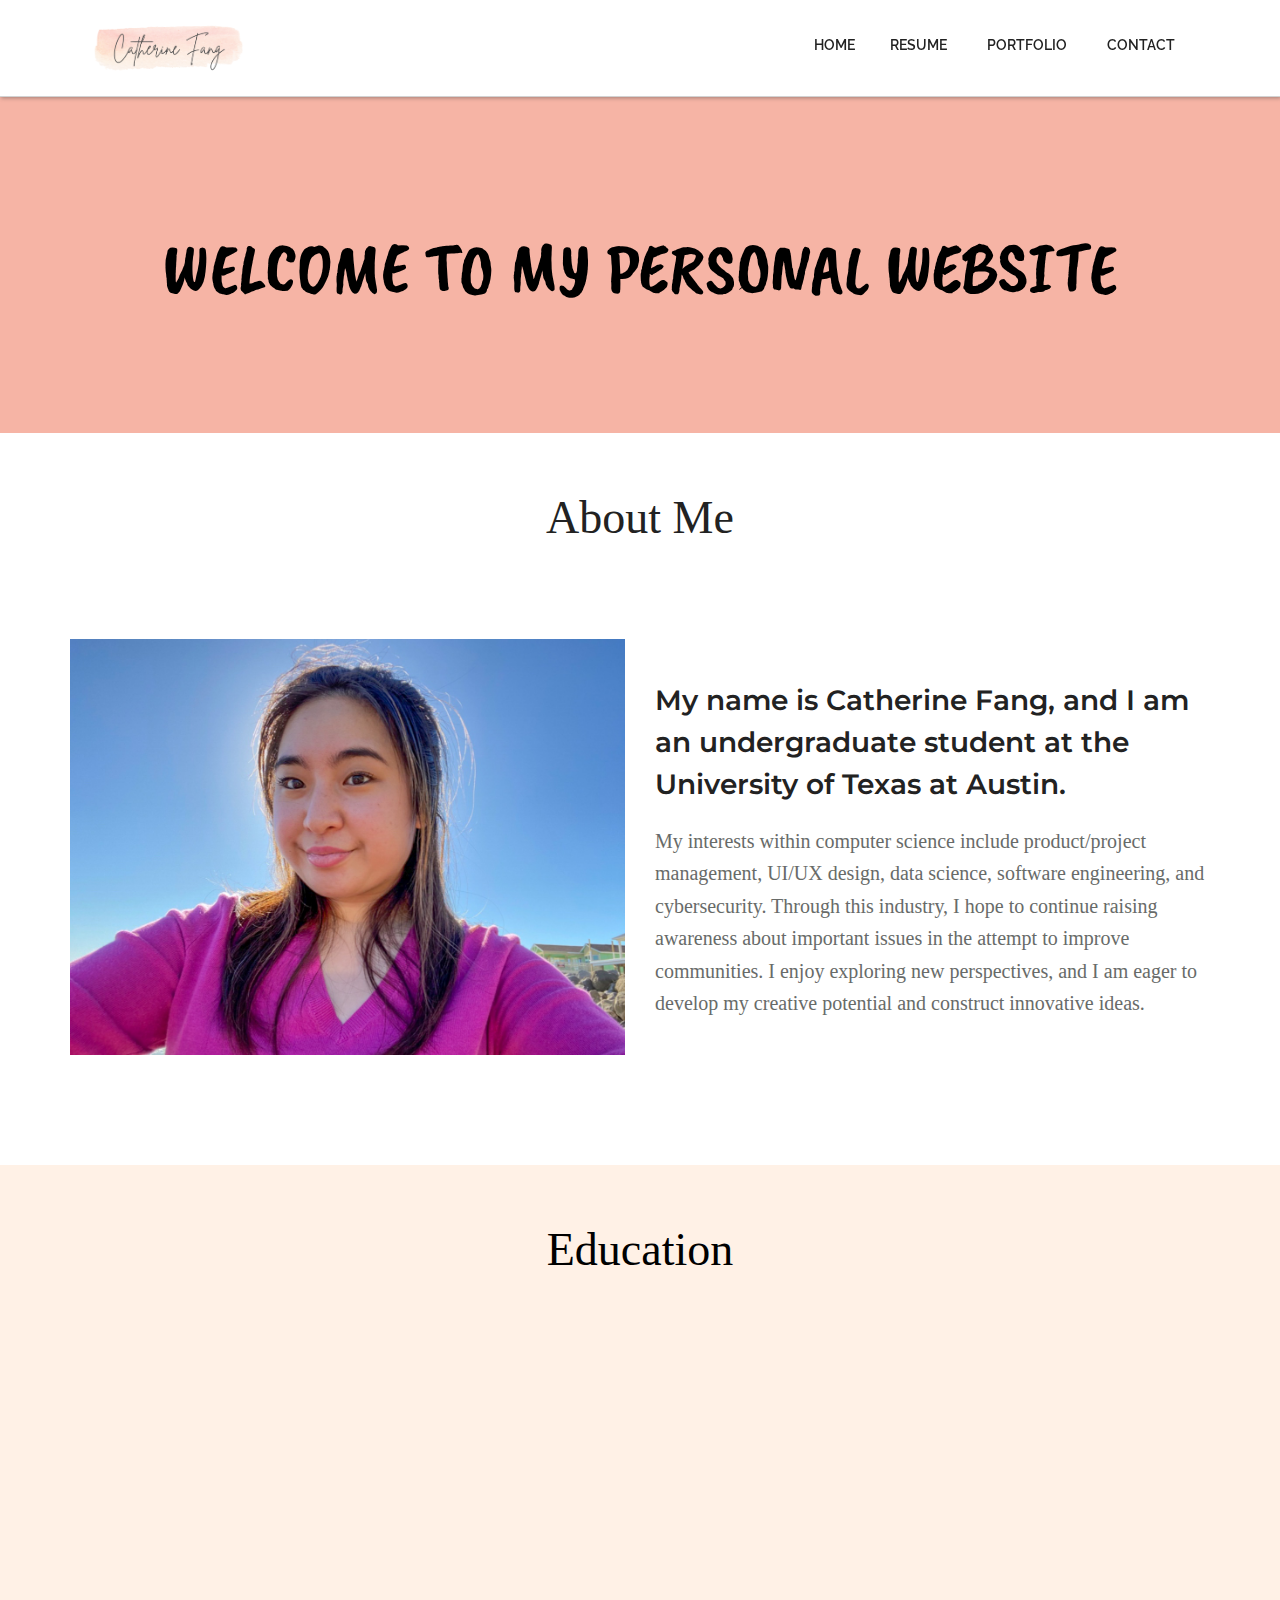
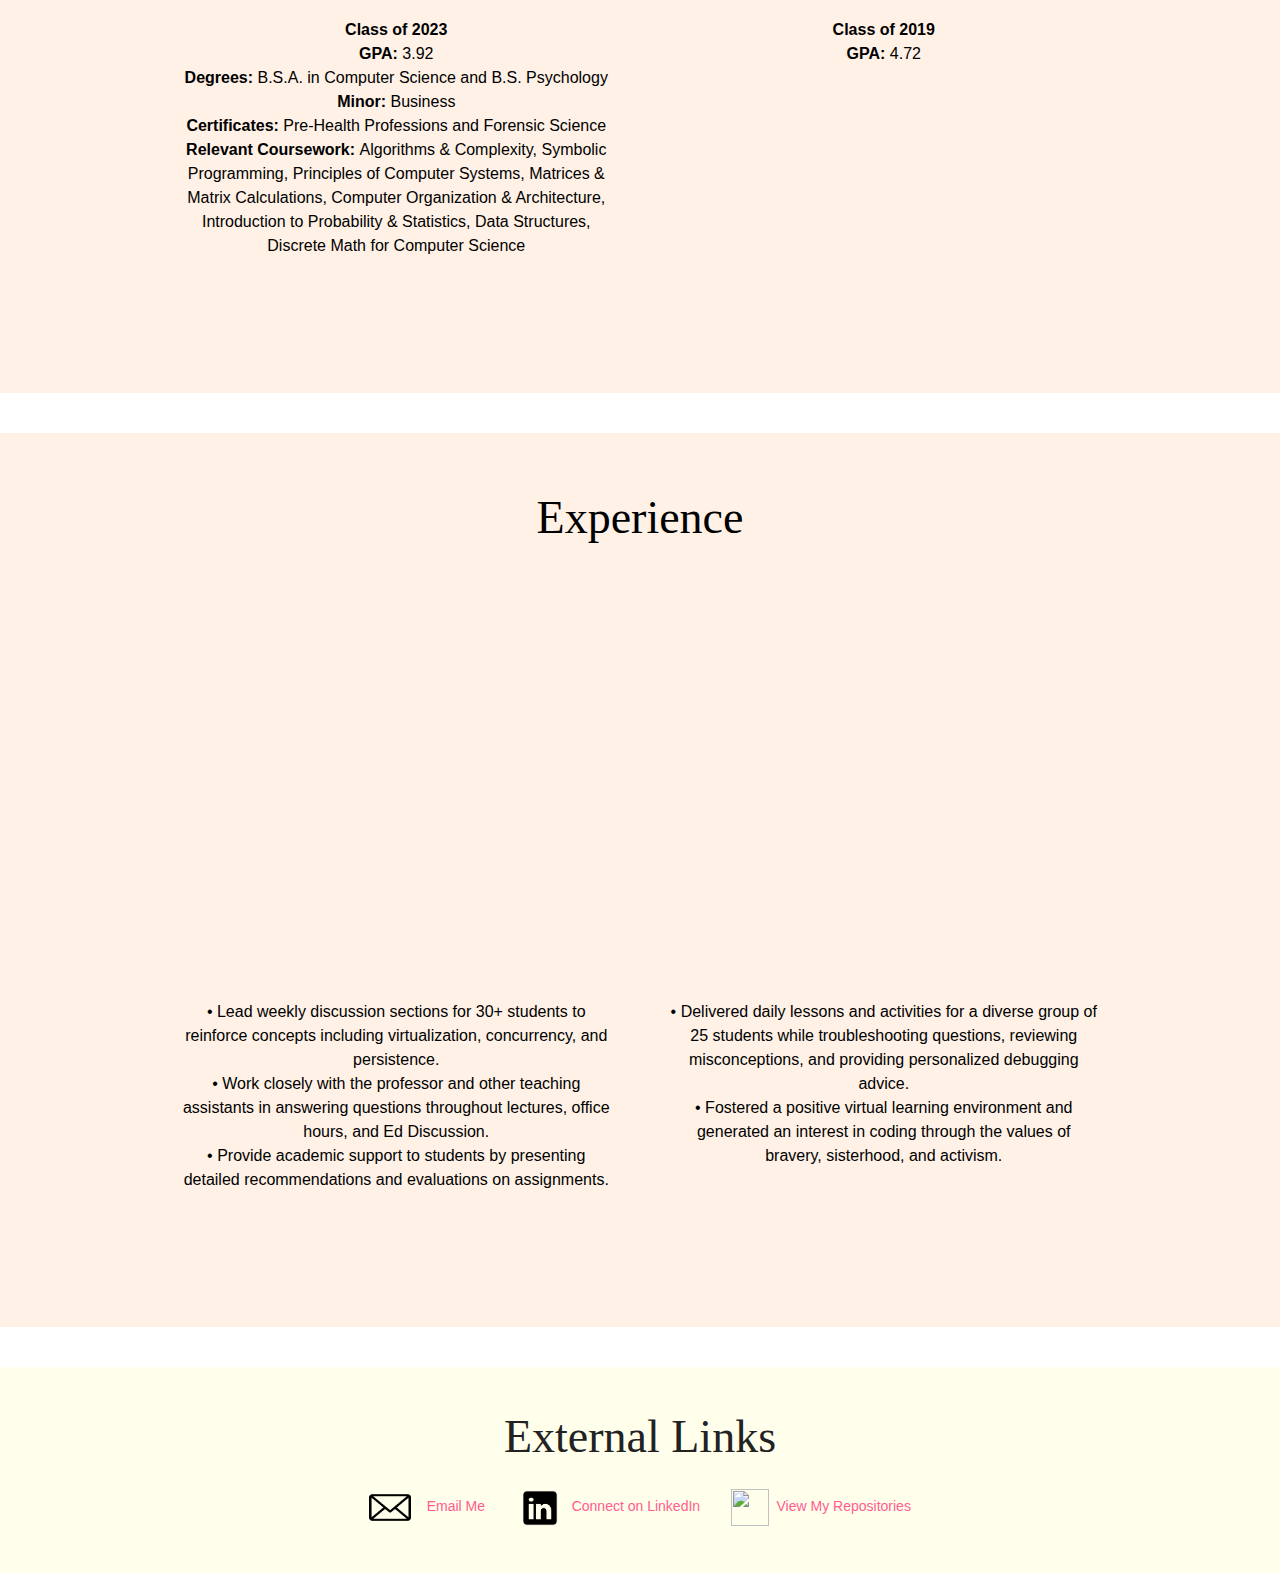
==== index.html @ 3d5314f4 "upload original version" ====
<!--
Author: http://webthemez.com
Note: Donate to remove backlink/credits in the footer(webthemez.com)--
Any help: webthemez@gmail.com
Licence: Creative Commons Attribution 3.0** - http://creativecommons.org/licenses/by/3.0/
-->
<!doctype html>
<html>
<head>
<meta charset="utf-8">
<meta name="viewport" content="width=device-width, maximum-scale=1">
<title>Catherine Fang</title>
<link rel="icon" href="favicon.png" type="image/png">
<link href="css/bootstrap.min.css" rel="stylesheet" type="text/css">
<link rel="stylesheet" href="js/fancybox/jquery.fancybox.css" type="text/css" media="screen" />
<link href="css/style.css" rel="stylesheet" type="text/css"> 
<link href="css/font-awesome.css" rel="stylesheet" type="text/css"> 
<link href="css/animate.css" rel="stylesheet" type="text/css">
<link rel="preconnect" href="https://fonts.googleapis.com">
<link rel="preconnect" href="https://fonts.gstatic.com" crossorigin>
<!-- <link href="https://fonts.googleapis.com/css2?family=Montserrat:wght@500&family=Delius+Unicase&family=Kaushan+Script&display=swap" rel="stylesheet"> -->
<link href="https://fonts.googleapis.com/css2?family=Montserrat:wght@500&family=Delius+Unicase&family=Caveat+Brush&display=swap" rel="stylesheet">
  
<!--[if lt IE 9]>
    <script src="js/respond-1.1.0.min.js"></script>
    <script src="js/html5shiv.js"></script>
    <script src="js/html5element.js"></script>
<![endif]-->
 
</head>
<body>

<!--Header_section-->
<header id="header_wrapper">
  <div class="container">
    <div class="header_box">
<!--       <div class="logo"><a href="#"><img src="img/name-icon.png" alt="logo" height="15%" width="15%"></a></div>
	  <nav class="navbar navbar-inverse" role="navigation">
      <div class="navbar-header">
        <button type="button" id="nav-toggle" class="navbar-toggle" data-toggle="collapse" data-target="#main-nav"> <span class="sr-only">Toggle navigation</span> <span class="icon-bar"></span> <span class="icon-bar"></span> <span class="icon-bar"></span> </button>
        </div> -->
	    <div id="main-nav" class="collapse navbar-collapse navStyle">
			<ul class="nav navbar-nav" id="mainNav">
<!-- 			  <li class="active"><a href="#hero_section" class="scroll-link">Home</a></li> -->
<!--         <div class="logo"> -->
        <a href="index.html"><img src="img/name-icon.png" alt="logo" style="float:left" height="15%" width="15%"></a>
<!--         </div> -->
			  <li style="float:right"><a href="contact.html">Contact</a></li>
        <li style="float:right"><a href="portfolio.html">Portfolio</a></li>
			  <li style="float:right"><a href="resume.pdf">Resume</a></li>
        <li style="float:right"><a href="index.html">Home</a></li>
			  <!-- <li><a href="#aboutUs" class="scroll-link">About Me</a></li> -->
			  <!-- <li><a href="#service" class="scroll-link">Skills</a></li> -->
			  <!-- <li><a href="#clients" class="scroll-link">Experience</a></li> -->
			  <!-- <li><a href="#team" class="scroll-link">Testimonial</a></li> -->
			</ul>
      </div>
	 </nav>
    </div>
  </div>
</header>
<!--Header_section--> 

<!--Hero_Section-->
<!-- <section id="hero_section" class="top_cont_outer"> -->
<section id="service">
  <div class="hero_wrapper">
    <div class="container">
      <div class="hero_section">
<!--         <div class="row">
          <div class="col-md-12">
            <div class="top_left_cont zoomIn wow animated">  -->
              <h2> Welcome to my Personal Website 
                <br/>
              </h2>
      </br></br>
              <!-- <div class="underline"></div>
              <a href="#aboutUs" class="read_more2">About Me</a> </div> -->
<!--           </div> 
        </div>
      </div> -->
    </div>
  </div>
</section>
<!--Hero_Section--> 

<!-- TOO: REMOVE ALL FADE IN STUFF -->
<section id="aboutUs"><!--Aboutus-->
<!-- <div class="inner_wrapper aboutUs-container fadeInLeft animated wow"> -->
<div class="inner_wrapper aboutUs-container animated wow">
  <div class="container">
    <h2>About Me</h2>
	<!-- <h6> My name is Catherine Fang, and I am an undergraduate student at the University of Texas at Austin. </h6> -->
    <div class="inner_section"> 
	  <div class="row">
        <div class="col-lg-12 about-us">
          <div class="row">
          <!-- <div class="col-md-6"> <img class="img-responsive" src="img/profile-pic.png" align="" width="150%" height="150%"> </div> -->
          <div class="col-md-6"> <img class="img-responsive" src="img/IMG_4301.JPG" align="" width="150%" height="150%"> </div>
          <!-- /.col-md-6 -->
            <div class="col-md-6">
              <br>
              <br>
              <h3>My name is Catherine Fang, and I am an undergraduate student at the University of Texas at Austin.</h3>
              <p>
                My interests within computer science include product/project management, UI/UX design, data science, software engineering, and cybersecurity. Through this industry, I hope to continue raising awareness about important issues in the attempt to improve communities. I enjoy exploring new perspectives, and I am eager to develop my creative potential and construct innovative ideas.
              </p>

              <!-- <ul class="about-us-list">
                <li class="points">Consectetur Morbi sagittis, sem quisci ipsum gravida tortor</li>
                <li class="points">Morbi sagittis, sem quis lacinia faucibus, orci ipsum gravida </li>
                <li class="points">Lorem ipsum dolor sit amet, consectetur Morbi sagittis, sem quisci gravida </li>
                  <li class="points">Sagittis, sem quis lacinia faucibus, orci ipsum gravida </li>
                <li class="points">Ipsum dolor sit amet, consectetur Morbi sagittis, sem quisci</li>
              </ul> -->
              <!-- /.about-us-list -->
              
            </div><!-- /.col-md-6 -->
            
          </div><!-- /.row -->	
        </div><!-- /.col-lg-12 -->
      </div>
      
    </div>
  </div> 
  </div>
</section>
<!--Aboutus--> 

<!--Education-->
<section id="education">
  <div class="container">
    <h2>Education</h2>
    <div class="education_wrapper">
      <div class="row">
        <!-- <div class="col-md-3"> -->
        <div class="col-md-3 col-md-offset-2">
		      <!-- <div class="education_icon delay-03s animated wow  zoomIn"> <span><i class="fa fa-android"></i></span> </div> -->
<!--           <div class="education_icon delay-03s animated wow  zoomIn"> <span><img src="img/UT_Logo.png" width="100%" height="100%"></i></span> </div> -->
          <div class="education_icon animated wow"> <span><img src="img/UT_Logo.png" width="100%" height="100%"></i></span> </div>
          <div class="education_block">
<!--             <h3 class="animated fadeInUp wow">The University of Texas at Austin</h3> -->
            <h3 class="animated wow">The University of Texas at Austin</h3>
            <!-- <p class="animated fadeInDown wow">Lorem Ipsum is simply dummy text of the printing and typesetting industry. </p> -->
            <!-- <p class="animated fadeInDown wow"> -->
            <p>
              <b>Class of 2023</b>
              <br>
              <b>GPA: </b>3.92
              <br>
              <b>Degrees: </b>B.S.A. in Computer Science and B.S. Psychology
              <br>
              <b>Minor: </b>Business
              <br>
              <b>Certificates: </b>Pre-Health Professions and Forensic Science
              <br>
              <b>Relevant Coursework: </b>Algorithms & Complexity, Symbolic Programming, Principles of Computer Systems, Matrices & Matrix Calculations, Computer Organization & Architecture, Introduction to Probability & Statistics, Data Structures, Discrete Math for Computer Science
            </p>
          </div>
        </div>
        <!-- <div class="col-md-3">  -->
        <div class="col-md-3 col-md-offset-2">
		      <!-- <div class="education_icon icon2  delay-03s animated wow zoomIn"> <span><i class="fa fa-apple"></i></span> </div>  -->
<!--           <div class="education_icon delay-03s animated wow  zoomIn"> <span><img src="img/CVHS_Logo.png" width="100%" height="100%"></i></span> </div> -->
          <div class="education_icon animated wow"> <span><img src="img/CVHS_Logo.png" width="100%" height="100%"></i></span> </div>
		      <div class="education_block">
<!--             <h3 class="animated fadeInUp wow">Carnegie Vanguard High School</h3> -->
            <h3 class="animated wow">Carnegie Vanguard High School</h3>
            <!-- <p class="animated fadeInDown wow">Lorem Ipsum is simply dummy text of the printing and typesetting industry. </p> -->
            <p>
              <b>Class of 2019</b>
              <br>
              <b>GPA:</b> 4.72
              <br>
<!--               <b>Activities and societies: </b>Founder/President of Girls Who Code Club (2018-2019), Vice President of Women in Science and Engineering Club (2017-2018), Manager of Fight Hunger Club (2017-2019), Member of Mu Alpha Theta Math Honors Society (2017-2019), Member of National Honors Society (2017-2019)</b> -->
            </p>
          </div>
        </div>
      </div> 
    </div>
  </div>
</section>
<!--Education-->

<!--Service-->
<!-- <section  id="service">
  <div class="container">
    <h2>Skills</h2>
	<h6>Lorem ipsum dolor sit amet, consectetur Morbi sagittis, sem quisci ipsum</h6>
    <div class="service_wrapper">
      <div class="row">
        <div class="col-md-3">
		<div class="service_icon delay-03s animated wow  zoomIn"> <span><i class="fa fa-android"></i></span> </div>
          <div class="service_block">
            
            <h3 class="animated fadeInUp wow">Android</h3>
            <p class="animated fadeInDown wow">Lorem Ipsum is simply dummy text of the printing and typesetting industry. </p>
          </div>
        </div>
        <div class="col-md-3"> 
		<div class="service_icon icon2  delay-03s animated wow zoomIn"> <span><i class="fa fa-apple"></i></span> </div> 
		<div class="service_block">
            <h3 class="animated fadeInUp wow">Apple IOS</h3>
            <p class="animated fadeInDown wow">Lorem Ipsum is simply dummy text of the printing and typesetting industry.  </p>
          </div>
        </div>
        <div class="col-md-3">
		<div class="service_icon icon3  delay-03s animated wow zoomIn"> <span><i class="fa fa-html5"></i></span> </div>
          <div class="service_block">
            
            <h3 class="animated fadeInUp wow">Design</h3>
            <p class="animated fadeInDown wow">Lorem Ipsum is simply dummy text of the printing and typesetting industry.  </p>
          </div>
        </div>
		  <div class="col-md-3">
		<div class="service_icon icon3  delay-03s animated wow zoomIn"> <span><i class="fa fa-user"></i></span> </div>
          <div class="service_block">
            
            <h3 class="animated fadeInUp wow">Development</h3>
            <p class="animated fadeInDown wow">Lorem Ipsum is simply dummy text of the printing and typesetting industry.  </p>
          </div>
        </div>
      </div> 
    </div>
  </div>
</section> -->
<!--Service-->

                <br>
                <br>

<!--Experience-->
<section id="experience">
  <div class="container">
    <h2>Experience</h2>
    <div class="experience_wrapper">
      <div class="row">
        <!-- <div class="col-md-3"> -->
        <div class="col-md-3 col-md-offset-2">
		      <!-- <div class="education_icon delay-03s animated wow  zoomIn"> <span><i class="fa fa-android"></i></span> </div> -->
<!--           <div class="experience_icon delay-03s animated wow  zoomIn"> <span><img src="img/UT_Logo.png" width="100%" height="100%"></i></span> </div> -->
          <div class="experience_icon animated wow"> <span><img src="img/UT_Logo.png" width="100%" height="100%"></i></span> </div>
          <div class="experience_block">
<!--             <h3 class="animated fadeInUp wow">Undergradute Teaching Assistant for Principles of Computer Systems</h3>
            <h4 class="animated fadeInUp wow">UT Department of Computer Science</h4>
            <h5 class="animated fadeInUp wow">Fall 2021</h5> -->
             <h3 class="animated wow">Undergradute Teaching Assistant for Principles of Computer Systems</h3>
            <h4 class="animated wow">UT Department of Computer Science</h4>
            <h5 class="animated wow">Fall 2021</h5>
            <!-- <p class="animated fadeInDown wow">Lorem Ipsum is simply dummy text of the printing and typesetting industry. </p> -->
            <!-- <p class="animated fadeInDown wow"> -->
            <p>
              &#x2022 Lead weekly discussion sections for 30+ students to reinforce concepts including virtualization, concurrency, and persistence.
              <br>
              &#x2022 Work closely with the professor and other teaching assistants in answering questions throughout lectures, office hours, and Ed Discussion.
              <br>
              &#x2022 Provide academic support to students by presenting detailed recommendations and evaluations on assignments.
            </p>
          </div>
        </div>
        <div class="col-md-3 col-md-offset-2">
<!--           <div class="experience_icon delay-03s animated wow  zoomIn"> <span><img src="img/gwc-circle-logo.png" width="100%" height="100%"></i></span> </div> -->
          <div class="experience_icon animated wow"> <span><img src="img/gwc-circle-logo.png" width="100%" height="100%"></i></span> </div>
          <div class="experience_block">
<!--             <h3 class="animated fadeInUp wow">Summer Immersion Program Teaching Assistant</h3>
            <h4 class="animated fadeInUp wow">Girls Who Code</h4>
            <h5 class="animated fadeInUp wow">Summer 2021</h5> -->
            <h3 class="animated wow">Summer Immersion Program Teaching Assistant</h3>
            <h4 class="animated wow">Girls Who Code</h4>
            <h5 class="animated wow">Summer 2021</h5>
            <p>
              &#x2022 Delivered daily lessons and activities for a diverse group of 25 students while troubleshooting questions, reviewing misconceptions, and providing personalized debugging advice.
              <br>
              &#x2022 Fostered a positive virtual learning environment and generated an interest in coding through the values of bravery, sisterhood, and activism.
            </p>
          </div>
        </div>
      </div> 
    </div>
  </div>
</section>
<!--Experience-->

<!-- <section class="page_section" id="clients">
  <h2>Worked For</h2> -->
<!-- <div class="client_logos">
  <div class="container">
    <ul class="fadeInRight animated wow">
      <li><a href="javascript:void(0)"><img src="img/client_logo1.png" alt=""></a></li>
      <li><a href="javascript:void(0)"><img src="img/client_logo2.png" alt=""></a></li>
      <li><a href="javascript:void(0)"><img src="img/client_logo3.png" alt=""></a></li>
      <li><a href="javascript:void(0)"><img src="img/client_logo5.png" alt=""></a></li>
    </ul>
  </div>
</div>
</section> -->
<!--client_logos-->

                <br>
                <br>

<!--Footer-->
<footer class="footer_wrapper" id="contact">
  <br>
  <div class="container">
    <div class="footer_bottom">
      <!-- <span>Copyright © 2015,    Template by <a href="http://webthemez.com">WebThemez.com</a>. </span>  -->
      <center>
        <h2> External Links </h2>
      <a href = "mailto: catherine.fang@utexas.edu"><img src="img/Email-icon.png" width="42px" height="35px">&nbsp&nbsp&nbsp&nbspEmail Me</a>
      &nbsp&nbsp&nbsp&nbsp&nbsp&nbsp&nbsp
      <a href="https://www.linkedin.com/in/catherine-fang/"><img src="img/LinkedIn-icon.png" width="40px" height="40px">&nbsp&nbsp&nbspConnect on LinkedIn</a>
      &nbsp&nbsp&nbsp&nbsp&nbsp&nbsp
      <a href="https://github.com/catherine-fang"><img src="https://upload.wikimedia.org/wikipedia/commons/thumb/9/91/Octicons-mark-github.svg/2048px-Octicons-mark-github.svg.png" width="37.5px" height="37.5px">&nbsp&nbspView My Repositories</a>
    </center>
    </div>
  </div>
  <br>
</footer>

<script type="text/javascript" src="js/jquery-1.11.0.min.js"></script>
<script type="text/javascript" src="js/bootstrap.min.js"></script>
<script type="text/javascript" src="js/jquery-scrolltofixed.js"></script>
<script type="text/javascript" src="js/jquery.nav.js"></script> 
<script type="text/javascript" src="js/jquery.easing.1.3.js"></script>
<script type="text/javascript" src="js/jquery.isotope.js"></script>
<script src="js/fancybox/jquery.fancybox.pack.js" type="text/javascript"></script> 
<script type="text/javascript" src="js/wow.js"></script> 
<script type="text/javascript" src="js/custom.js"></script>

</body>
</html>
---- css/style.css ----
/*
Author: http://webthemez.com
Note: Donate to remove backlink/credits in the footer(webthemez.com)--
Any help: webthemez@gmail.com
Licence: Creative Commons Attribution 3.0** - http://creativecommons.org/licenses/by/3.0/
*/
@charset "utf-8";
@import url(http://fonts.googleapis.com/css?family=Raleway:800,700,400);
@import url(http://fonts.googleapis.com/css?family=Signika:400,600);

/* Reset
---------------------------------*/
ul {
    list-style: none;
}

.figure {
    margin: 0px;
}

img {
    max-width: 100%;
}

a, a:hover, a:active {
    outline: 0px !important;
	text-decoration:none;
}

/* unvisited link */
a:link {
/*   color: #ffb5a7; */
  color: #ff5d8f;
}

/* visited link */
a:visited {
/*   color: #f4cecd; */
  color: #f4acb7;
}

.clear {
    clear: both;
    display: block;
    overflow: hidden;
    visibility: hidden;
    width: 0;
    height: 0;
}
.clearfix:before,
.clearfix:after {
    content: '\0020';
    display: block;
    overflow: hidden;
    visibility: hidden;
    width: 0;
    height: 0;
}

.clearfix:after {
    clear: both;
}

/* Common style */
.grid figure {
	position: relative;
	float: left;
	overflow: hidden;
	margin: 10px 1%;
	min-width: 320px;
	max-width: 480px;
	max-height: 360px;
	width: 48%;
	background: #3085a3;
	text-align: center;
	cursor: pointer;
}

.grid figure img {
	position: relative;
	display: block;
	min-height: 100%;
	max-width: 100%;
	opacity: 0.8;
}

.grid figure figcaption {
	padding: 2em;
	color: #fff;
	text-transform: uppercase;
	font-size: 1.25em;
	-webkit-backface-visibility: hidden;
	backface-visibility: hidden;
}

.grid figure figcaption::before,
.grid figure figcaption::after {
	pointer-events: none;
}

.grid figure figcaption,
.grid figure figcaption > a {
	position: absolute;
	top: 0;
	left: 0;
	width: 100%;
	height: 100%;
}

/* Anchor will cover the whole item by default */
/* For some effects it will show as a button */
.grid figure figcaption > a {
	z-index: 1000;
	text-indent: 200%;
	white-space: nowrap;
	font-size: 0;
	opacity: 0;
}

.grid figure h2 {
	word-spacing: -0.15em;
	font-weight: 300;
}

.grid figure h2 span {
	font-weight: 800;
}

.grid figure h2,
.grid figure p {
	margin: 0;
}

.grid figure p {
	letter-spacing: 1px;
	font-size: 68.5%;
}

/*---------------*/
/***** Oscar *****/
/*---------------*/

figure.effect-oscar {
	background: -webkit-linear-gradient(45deg, #22682a 0%, #9b4a1b 40%, #3a342a 100%);
	background: linear-gradient(45deg, #22682a 0%,#9b4a1b 40%,#3a342a 100%);
}

figure.effect-oscar img {
	opacity: 0.9;
	-webkit-transition: opacity 0.35s;
	transition: opacity 0.35s;
}

figure.effect-oscar figcaption {
	padding: 3em;
	background-color: rgba(58,52,42,0.7);
	-webkit-transition: background-color 0.35s;
	transition: background-color 0.35s;
}

figure.effect-oscar figcaption::before {
	position: absolute;
	top: 30px;
	right: 30px;
	bottom: 30px;
	left: 30px;
	border: 1px solid #fff;
	content: '';
}

figure.effect-oscar h2 {
	margin: 20% 0 10px 0;
	-webkit-transition: -webkit-transform 0.35s;
	transition: transform 0.35s;
	-webkit-transform: translate3d(0,100%,0);
	transform: translate3d(0,100%,0);
	color:#A3A3A3;
}

figure.effect-oscar figcaption::before,
figure.effect-oscar p {
	opacity: 0;
	-webkit-transition: opacity 0.35s, -webkit-transform 0.35s;
	transition: opacity 0.35s, transform 0.35s;
	-webkit-transform: scale(0);
	transform: scale(0);
}

figure.effect-oscar:hover h2 {
	-webkit-transform: translate3d(0,0,0);
	transform: translate3d(0,0,0);
	color:#fff;
}

figure.effect-oscar:hover figcaption::before,
figure.effect-oscar:hover p {
	opacity: 1;
	-webkit-transform: scale(1);
	transform: scale(1);
	color:#fff;+++++++
}

figure.effect-oscar:hover figcaption {
	background-color: rgba(58,52,42,0);
}

figure.effect-oscar:hover img {
	opacity: 0.4;
}

/* Styles
---------------------------------*/
body {
    background: #fff;
    font-family: 'Open Sans', sans-serif;
    font-size: 14px;
    font-weight: normal;
    color: #888888;
    margin: 0;
}

h2 {
/*     font-size: 38px; */
    font-size: 46px;
    color: #222222;
/*     font-family: 'Raleway', sans-serif; */
  font-family: 'Kaushan Script', cursive;
    font-weight: normal;
    margin: 0px 0 25px 0;
    text-align: center;
/*     text-transform: uppercase; */
}

h3 {
    font-family: 'Open Sans', sans-serif;
    /* font-family: 'Montserrat', sans-serif; */
    font-weight: 600;
    color: #222222;
    font-size: 18px;
    line-height: 42px;
    margin: 0 0 5px 0;
}

h4 {
  color: #686b69;
}

h6 {
    font-size: 16px;
/*     color: #888888; */
    color: black;
    font-family: 'Open Sans', sans-serif;
    font-weight: 400;
    text-align: center;
    margin: 0 0 60px 0;
}

p {
    line-height: 24px;
    margin: 0;
    color: #686b69;
}

/* Header Styles
---------------------------------*/

#header_wrapper {
    background: #ffffff;
    padding: 20px 0px;
	
    border-top: bisque;
	box-shadow: 1px 1px 4px rgba(60, 60, 60, 0.44);
    border-bottom: 1px solid #D2D2D2;
}

.header_box {
    position: relative;
}

.logo {
    float: left;
    margin-top: 8px;
	position: relative;
	z-index: 2;
}

.res-nav_click {
    display: none;
}
	

/* Nav Styles
---------------------------------*/
.navbar-inverse {
    background-color: transparent;
    border-color: transparent;
}

.navbar {
    min-height: 40px;
    margin-bottom: 0px;
}

.navbar-inverse .navbar-nav > li > a {
    color: #222;
}

.navStyle {
    float: right;
}

.navStyle ul {
    list-style: none;
    padding: 0px;
}

.navStyle ul li {
    display: inline-block;
    margin: 0 5px;
}

.navStyle ul li:first-child {
	/*margin:0px;*/;
}

.navStyle ul li:last-child {
    margin: 0 0 0 23px;
}

.navStyle ul li a {
    display: block;
    font-size: 14px;
    color: #222222;
    font-family: 'Raleway', sans-serif;
    text-decoration: none;
    text-transform: uppercase;
    font-weight: 600;
    transition: all 0.2s ease-in-out;
    -moz-transition: all 0.2s ease-in-out;
    -webkit-transition: all 0.2s ease-in-out;
}

.navStyle ul li a:hover {
/*     color: #ED5441; */
    color: #F6B4A5;
}

.navStyle > li > a:hover, .nav > li > a:focus {
    text-decoration: none;
/*     color: #ED5441; */
    color: #F6B4A5;
    background-color: transparent;
}

.navbar-inverse .navbar-nav > li > a:hover, .navbar-inverse .navbar-nav > li > a:focus {
/*     color: #CA133A; */
    color: #F6B4A5;
/*   color: #F6B4A5; */
    background-color: transparent;
}

.navbar-inverse .navbar-nav > .active > a, .navbar-inverse .navbar-nav > .active > a:hover, .navbar-inverse .navbar-nav > .active > a:focus {
/*     color: #CB143B; */
    color: #F6B4A5;
/*   color: #F6B4A5; */
    background-color: transparent;
}

.navStyle > li.active > a,
.navStyle > li.active > a:hover {
    text-decoration: none;
/*     color: #ED5441; */
    color: #F6B4A5;
    background-color: transparent;
}

.borderLeft {
    border-left: 1px solid #DADADA;
}

.borderTop {
    margin-top: 30px;
    border-top: 1px solid #DADADA;
}

.mrgTop {
    margin-top: 30px;
}
/* Top_content
---------------------------------*/

.top_cont_outer {
    background: #ED5441;
/*   background: #F6B4A5; */
    position: relative;
	
    background: #CE1139;
/*   background: #F6B4A5; */
	height:650px;
}

.hero_section {
    position: relative;
    padding-top: 72px;
}

.white_pad {
    position: relative;
    right: 0px;
    bottom: 0px;
}

.white_pad img {
    position: absolute;
    right: 0px;
    bottom: 0px;
}

.top_left_cont {
    padding: 110px 0;
}

.top_left_cont h3 {
    font-size: 16px;
    color: #f56eab;
    margin: 0 0 20px 0;
    text-align: left;
    font-weight: 700;
}

.top_left_cont h2 {
    font-size: 40px;
/*     color: #FFF; */
  color: black;
    margin: 0 0 26px 0;
    font-family: 'Raleway', sans-serif;
    text-align: center;
    line-height: 70px;
}

.top_left_cont h2 strong {
    font-weight: 700;
	
    color: #FFE800;
}

.top_left_cont p {
font-size: 18px;
/* color: #FFFFFF; */
  color: black;
margin: 0 0 30px 0;
line-height: 33px;
text-align: center;
font-weight: normal;
font-size: 22px;
/* font-weight: 300; */
text-align: center;
letter-spacing: 1px;
}

a.read_more, a.read_more2 {
    font-family: 'Raleway', sans-serif;
    display: block;
    font-size: 16px;
    width: 178px;
    height: 46px;
    line-height: 46px;
    border-radius: 3px;
    text-align: center;
    text-transform: uppercase;
    font-weight: 600;
    transition: all 0.2s ease-in-out;
    -moz-transition: all 0.2s ease-in-out;
    -webkit-transition: all 0.2s ease-in-out;
    background: transparent;
    color: #fff;
    border: 1px solid #fff;
	margin:0 auto;
}
a.read_more{
	 color: #3C3C3C;
	 border: 1px solid #3C3C3C;
}
a.read_more2:hover, a.read_more:hover {
    background: #fff;
    color: #0593F9;
    border: 1px solid #fff;
}
a.read_more:hover {
    background: #fff;
    color: #ED5441;
    border: 1px solid #ED5441;
}


/* Education
---------------------------------*/

#education {
    padding: 60px 0px;
    background: #fff1e6;
/*   background: white; */
}
#education h2{
/*   color: #fff; */
  color: black;

}
.education_wrapper {
    padding: 40px 0 40px;
}

.education_section {
}

.education_block {
    text-align: center;
    padding-left: 15px;
    padding-right: 15px; 
	  position: relative;
}

.education_icon {  
    width: 190px;
    height: 185px;
    margin: 0px auto 25px; 
}

.education_icon span {
    background: transparent; 
    display: block;
    height: 100%;
    width: 100%;
	
    border: 1px solid #fff;
    border-radius: 50%;
}

.education_icon i {
  color: #FFFFFF;
font-size: 40px;
margin-top: 0;
position: relative;
top: 20px;
z-index: 20;
display: block;
text-align: center;
}

.education_block h3 {
    font-family: 'Raleway', sans-serif;
    font-weight: 600;
    font-size: 25px;
/*     color: #fff; */
  color: black;
    /* margin: 35px 0 15px;  */
    margin: 35px -100px 15px; 
}
#education h6{
/* color:#fff; */
  color: black;
}
.education_block p {
    font-size: 16px;
/*     color: #fff; */
  color: black;
    /* margin: 0 0 35px 0;  */
    margin: 0 -100px 35px -100px;
}

/* Experience
---------------------------------*/

#experience {
    padding: 60px 0px;
    background: #fff1e6;
/*   background: white; */
}
#experience h2{
/*   color: #fff; */
  color: black;

}
.experience_wrapper {
    padding: 40px 0 40px;
}

.experience_section {
}

.experience_block {
    text-align: center;
    padding-left: 15px;
    padding-right: 15px; 
	  position: relative;
}

.experience_icon {  
    width: 190px;
    height: 185px;
    margin: 0px auto 25px; 
}

.experience_icon span {
    background: transparent; 
    display: block;
    height: 100%;
    width: 100%;
	
    border: 1px solid #fff;
    border-radius: 50%;
}

.experience_icon i {
/*   color: #FFFFFF; */
  color: black;
font-size: 40px;
margin-top: 0;
position: relative;
top: 20px;
z-index: 20;
display: block;
text-align: center;
}

.experience_block h3 {
    font-family: 'Raleway', sans-serif;
    font-weight: 600;
    font-size: 25px;
/*     color: #fff; */
  color: black;
    /* margin: 35px 0 15px;  */
    margin: 35px -100px 15px; 
}

.experience_block h4 {
    font-family: 'Raleway', sans-serif;
    font-weight: 400;
    font-size: 21px;
/*     color: #fff; */
  color: black;
    /* margin: 35px 0 15px;  */
    margin: 15px -100px 15px; 
}

.experience_block h5 {
    font-family: 'Raleway', sans-serif;
    font-weight: 400;
    font-size: 18px;
/*     color: #fff; */
  color: black;
    /* margin: 35px 0 15px;  */
    margin: 15px -100px 15px; 
}

#experience h6{
/* color:#fff; */
  color: black;
}
.experience_block p {
    font-size: 16px;
/*     color: #fff; */
  color: black;
    /* margin: 0 0 35px 0;  */
    margin: 0 -100px 35px -100px;
}
	
/* Services
---------------------------------*/

#service {
    padding: 60px 0px;
/*     background: #CE1139; */
  background: #F6B4A5;
}
#service h2{
/*   color: #fff; */
  color: black;
  text-transform: uppercase;
/*   font-family: 'Delius Unicase', cursive; */
  font-family: 'Caveat Brush', cursive;
  font-size: 72px;

}
.service_wrapper {
    padding: 40px 0 40px;
}

.service_section {
}

.service_block {
    text-align: center;
    padding-left: 15px;
    padding-right: 15px; 
	  position: relative;
}

.service_icon {  
    width: 90px;
    height: 85px;
    margin: 0px auto 25px; 
}

 

.service_icon span {
    background: transparent; 
    display: block;
    height: 100%;
    width: 100%;
	
    border: 1px solid #fff;
    border-radius: 50%;
}

.service_icon i {
  color: #FFFFFF;
font-size: 40px;
margin-top: 0;
position: relative;
top: 20px;
z-index: 20;
display: block;
text-align: center;
}

.service_block h3 {
    font-family: 'Raleway', sans-serif;
    font-weight: 600;
    font-size: 25px;
    color: #fff;
margin: 35px 0 15px; 
}
#service h6{
color:#fff;
}
.service_block p {
    font-size: 16px;
    color: #fff;
    margin: 0 0 35px 0; 
}


/* Latest Work
---------------------------------*/


#work_outer {
    background: #f9f9f9;
    padding: 70px 0px;
    position: relative;
}

.work_pic {
    position: absolute;
    right: 0;
    top: 25%;
    width: 50%;
}

.inner_section {
    padding: 0px;
}

.service-list {
    padding: 0 0 0 0;
    font-size: 14px;
    margin-bottom: 40px;
}

.service-list-col1 {
    float: left;
    width: 60px;
    text-align: center;
}

.service-list-col1 i {
    display:;
    color: #888;
    font-size: 19px;
    font-style: normal;
    line-height: 20px;
}

.service-list-col2 {
    overflow: hidden;
}

.page_section.alabaster {
    background: #fafafa;
}

.work_bottom {
    padding: 20px 0 0 0px;
}

.work_bottom span {
    font-size: 18px;
    color: #333333;
    display: block;
    margin: 0 0 20px 0;
}

a.contact_btn {
    background: #fff;
    text-transform: uppercase;
    display: block;
    width: 176px;
    height: 49px;
    text-align: center;
    line-height: 49px;
    font-size: 16px;
    color: #ED5441;
    border-radius: 3px;
    font-family: 'Raleway', sans-serif;
    font-weight: 600;
    border: 2px solid #ED5441;
    transition: all 0.2s ease-in-out;
    -moz-transition: all 0.2s ease-in-out;
    -webkit-transition: all 0.2s ease-in-out;
}

a.contact_btn:hover {
/*     background: #ED5441; */
    background: F6B4A5;
    color: #fff;
}

.input-text {
    background: transparent;
}


/* Portfolio
---------------------------------*/


#Portfolio {
    padding: 60px 0px;
}

.Portfolio-nav {
    padding: 0;
    margin: 0 0 45px 0;
    list-style: none;
    text-align: center;
}

.Portfolio-nav li {
    margin: 0 10px;
    display: inline;
}

.Portfolio-nav li a {
    display: inline-block;
    padding: 10px 22px;
    font-size: 12px;
    line-height: 20px;
    color: #222222;
    border-radius: 4px;
    text-transform: uppercase;
    background: #f7f7f7;
    margin-bottom: 5px;
    transition: all 0.3s ease-in-out;
    -moz-transition: all 0.3s ease-in-out;
    -webkit-transition: all 0.3s ease-in-out;
}

.Portfolio-nav li a:hover {
/*     background: #ED5441; */
    background: #F6B4A5;
    color: #fff;
    text-decoration: none;
}

.portfolioContainer {
    margin: 0 auto;
    padding-left: 15px;
    width: auto !important;
}

.Portfolio-box {
    text-align: center;
    width: 350px;
    overflow: hidden;
    float: left;
    padding: 12px 0px;
}

.Portfolio-box img {
    transition: all 0.3s ease-in-out;
    -moz-transition: all 0.3s ease-in-out;
    -webkit-transition: all 0.3s ease-in-out;
}

.Portfolio-box img:hover {
    opacity: 0.6;
}

.Portfolio-nav li a.current {
    background: #ED5441;
    color: #fff;
    text-decoration: none;
}

.portfolio h3{
  font-family: 'Montserrat', sans-serif;
	font-size:28px;
}

img {
    max-width: 100%;
}

/* no transition on .isotope container */

.isotope .isotope-item {
  /* change duration value to whatever you like */
    -webkit-transition-duration: 0.6s;
    -moz-transition-duration: 0.6s;
    transition-duration: 0.6s;
}

.isotope .isotope-item {
    -webkit-transition-property: -webkit-transform, opacity;
    -moz-transition-property: -moz-transform, opacity;
    transition-property: transform, opacity;
}

.page_section.paddind {
    padding-bottom: 60px;
}


/* Happy Clients
---------------------------------*/



#clients {
    padding: 60px 0px;
}

.client_area {
    width: 960px;
    margin: 0px auto;
}

.client_section {
    padding: 35px 0 0 0;
}

.client_section.btm {
    padding: 20px 0 0 0;
}

.client_profile {
    float: left;
    text-align: center;
}

.client_profile.flt {
    float: right;
}

.client_profile_pic {
    border-radius: 50%;
    border: 2px solid #f5f5f5;
    margin: 0 0 15px 0;
    width: 220px;
    height: 220px;
}

.client_profile_pic img {
    border-radius: 50%;
    border: 3px solid #f5f5f5;
}

.client_profile h3 {
    font-size: 18px;
    color: #49b5e7;
    margin: 0 0 0 0;
}

.client_profile span {
    display: block;
    font-size: 16px;
    color: #888888;
}

/* Clients
---------------------------------*/


.client_logos {
    background: #CE1139;
    padding: 60px 0;
    margin-top: 60px;
}

.client_logos ul {
    padding: 0;
    margin: 0;
    list-style: none;
    text-align: center;
}

.client_logos ul li {
    display: inline;
    margin: 0 25px;
}

.client_logos ul a {
    display: inline-block;
    margin: 0 20px;
}

.page_section.team {
    padding: 60px 0;
}

.page_section.team h6 {
    margin-bottom: 40px;
}

/* About Us
--------------------------- */
 
.aboutUs-container {
background-repeat: no-repeat;
background-position: right;
background-size: auto 100%;
background-position-y: 70px;
}
#about-us .read-more{
	border: 1px solid #ED5441;
	color: #1a1a1a;
}

#about-us .read-more:hover{
/* 	background-color: #e74c3c; */
  background-color: #F6B4A5;
	border: 1px solid #F6B4A5;
	color: #fff;
}
.about-us-post-container{
	background-repeat: no-repeat;
	background-position: right;
	background-size: auto 100%;
}
.about-us{
	margin-top: 70px;
	margin-bottom: 50px;
}
.about-us h3{
  font-family: 'Montserrat', sans-serif;
	font-size:28px;
}
.points{ 
	margin-bottom: 10px;
	font-size:14px;
	padding-left:0px;
}
.about-us p{
  font-family: "Open Sans";
	/* font-size: 0.9375em; */
  font-size: 20px;
	line-height: 1.625em;
	padding: 15px 0;
}
.about-us .about-us-list{
	list-style: none;
	margin-bottom: 20px;
	padding-left:0px;
}

.about-us .points{
	position: relative;
	list-style-type: none;
	padding: 5px 0 5px 30px;
}

.about-us .points:before{
	content: "\f058";
	position: absolute;
	font-family: FontAwesome;
	font-size: 1.125em;
	color: #CE1139;
	left: 0px;
	top: 3px;
}

.about-us-link a:first-child{
	margin-left: 0;
}


/* Team
---------------------------------*/
.team_section {
    max-width: 993px;
    margin: 0 auto;
}

.team_area {
    width: 30.66%;
    margin-right: 3.82979%; 
    overflow: hidden;
    text-align: center;
    float: left;
}

.team_area span {
    margin-bottom: 24px;
    display: block;
}

.team_area:nth-of-type(3n+0) {
    margin: 0;
}

.team_box {
    width: auto;
    height: auto;
    position: relative;
    border-radius: 50%;
    margin: 0px 3px 25px 3px;
}
/*
.team_box_shadow {
    transition: all 0.3s ease-in-out;
    -moz-transition: all 0.3s ease-in-out;
    -webkit-transition: all 0.3s ease-in-out;
    position: absolute;
    width: 100%;
    height: 26%;
    z-index: 10;
    bottom: 0px;
} */

.team_box_shadow a {
    display: block;
    width: 100%;
    height: 100%; 
}

.team_box:hover .team_box_shadow {
    box-shadow: inset  0px 0px 0px 148px rgba(17,17,17,0.80);
}

.team_box:hover ul {
    display: block;
    opacity: 1;
}

.team_box img {
    display: block;
    border-radius: 0%;
    width: 90%;
    margin: 0 auto;
}

.team_box ul {
    display: block;
    padding: 0;
    margin: 0;
    list-style: none;
    position: absolute;
    left: 0;
    top: 88%;
    width: 100%;
    text-align: center;
    margin-top: -14px;
    z-index: 15;
    transition: all 0.6s ease-in-out;
    -moz-transition: all 0.6s ease-in-out;
    -webkit-transition: all 0.6s ease-in-out;
}

.team_box ul li {
    display: inline-block;
    margin: 0 11px;
	width: 34px; 
border-radius: 50%;
background: #fff;
padding: 10px 0 4px;
margin-bottom: 5px;
}

.team_box ul li a { 
    display: inline-block;
    font-size: 18px;
    color: #232323;
    transition: all 0.3s ease-in-out;
    -moz-transition: all 0.3s ease-in-out;
    -webkit-transition: all 0.3s ease-in-out;
}

.team_box ul li a:hover, .team_box ul li a:focus {
    text-decoration: none;
}

.team_box ul li a.fa-twitter:hover {
    color: #55acee;
}

.team_box ul li a.fa-facebook:hover {
    color: #3b5998;
}

.team_box ul li a.fa-pinterest:hover {
    color: #cb2026;
}

.team_box ul li a.fa-google-plus:hover {
    color: #dd4b39;
}
 .img-circle {
border-radius: 50%;
}
.centered {
text-align: center;
}
#team .fa {
width: 30px;
height: 30px;
margin: 0 3px;
border-radius: 100%;
font-size: 15px;
line-height: 30px;
outline: 0;
color: #CE1139;
background-color: #fff;
-webkit-transition: all .3s;
-moz-transition: all .3s;
transition: all .3s;
border: 1px solid #CE1139;
}
#aboutUs {
    padding: 60px 0;
    background: #fff;
}

/* Contact
---------------------------------*/
.page_section.contact {
    padding: 90px 0 100px;
}
 
.contact_section {
    margin: 0 0 60px 0;
}

.contact_section h2 {
    font-size: 40px;
    /* color: #ffffff; */
    /* margin: 0 0 50px 0; */
/*     text-transform: uppercase; */
}

.contact_block {
    text-align: center;
}

.contact_block_icon {
    border-radius: 50%;
    height: 85px;
    width: 85px;
    margin: 0px auto 20px;
}

.contact_block_icon.icon2 {
    border-color: #ED5441;
}

.contact_block_icon.icon3 {
    border-color: #49b5e7;
}

.contact_block_icon span {
    background: none repeat scroll 0 0 #f56eab;
    border: 5px solid #fff;
    border-radius: 50%;
    display: block;
    height: 100%;
    width: 100%;
}

.contact_block_icon.icon2 {
    border-color: #ED5441;
}

.contact_block_icon.icon2 span {
    background: #ED5441;
}

.contact_block_icon.icon3 {
    border-color: #49b5e7;
}

.contact_block_icon.icon3 span {
    background: #49b5e7;
}

.contact_block_icon i {
    color: #fff;
    font-size: 36px;
    margin-top: 0;
    position: relative;
    top: 26px;
    z-index: 20;
}

.contact_block span {
    display: block;
    font-size: 16px;
    color: #ffffff;
    line-height: 20px;
}

.contact_block span a {
    display: block;
    font-size: 16px;
    color: #ffffff;
    line-height: 20px;
}

.contact_info {
    font-size: 15px;
    margin: 0 0 0 20px;
    padding-left: 0;
}

.contact_info  h3 {
    font-size: 24px;
    font-weight: 600;
    margin: 0 0 30px;
    color: #fff;
}

.contact_info p {
    line-height: 28px;
    display: block;
    font-size: 16px;
    color: #ffffff;
    margin: 0 0 30px;
}

.social_links {
    padding:0;
    margin: 0;
    display: block;
    overflow: hidden;
    list-style: none;
}

.social_links li {
    float: left;
    margin-right: 4px;
}

.social_links li a {
    display: block;
    width: 50px;
    height: 50px;
    text-align: center;
    line-height: 50px;
    font-size: 25px;
    color: #fff;
}

.social_links li a:hover, .social_links li a:focus {
    text-decoration: none;
    border-radius: 80px;
}

.twitter a:hover {
    color: #55acee;
}

.facebook a:hover {
    color: #3b5998;
}

.pinterest a:hover {
    color: #cb2026;
}

.gplus a:hover {
    color: #dd4b39;
}
 

.form {
    margin: 0 66px 0 30px;
}

.input-text {
    padding: 15px 16px;
    border: 1px solid #ccc;
    width: 100%;
    height: 50px;
    display: block;
    border-radius: 4px;
    font-size: 15px;
    color: #aaa;
    margin: 0 0 15px 0;
    transition: all 0.3s ease-in-out;
    -moz-transition: all 0.3s ease-in-out;
    -webkit-transition: all 0.3s ease-in-out;
}

.input-text:focus {
    border: 1px solid #fff;
    outline: 0;
    -webkit-box-shadow: inset 0 1px 1px rgba(0, 0, 0, 0.075), 0 0 8px rgba(124, 197, 118, 0.3);
    -moz-box-shadow: inset 0 1px 1px rgba(0, 0, 0, 0.075), 0 0 8px rgba(124, 197, 118, 0.3);
    box-shadow: inset 0 1px 1px rgba(0, 0, 0, 0.075), 0 0 8px rgba(124, 197, 118, 0.3);
}

.input-text.text-area {
    height: 230px;
    resize: none;
    overflow: auto;
    
}

.input-btn {    
    width: 175px;
    height: 50px;
    letter-spacing: 0px;
    background: #CE1139;
    border-radius: 3px;
    color: #ffffff;
    font-size: 16px;
    text-transform: uppercase;
    font-weight: 600;
    border: 0px;
    transition: all 0.3s ease-in-out;
    -moz-transition: all 0.3s ease-in-out;
    -webkit-transition: all 0.3s ease-in-out;
}

.input-btn:hover {
    background: #fff;
    color: #222;
}

/* Footer
---------------------------------*/

.footer_wrapper {
    /* background: #232323; */
/*     background: #D3D3D3; */
    background: #ffffec;
}

.footer_bottom {
    /* border-top: 1px solid #3C3A3A; */
    padding: 25px 0;
}

.footer_bottom span {
    display: block;
    font-size: 14px;
    /* color: #cccccc; */
    color: #808080;
    text-align: center;
}

.footer_bottom span a {
    display: inline-block;
    color: #CE1139;
    font-size: 16px;
    transition: all 0.3s ease-in-out;
    -moz-transition: all 0.3s ease-in-out;
    -webkit-transition: all 0.3s ease-in-out;
}

.footer_bottom span a:hover {
    color: #fff;
}

/* .footer_bottom h3 {
    color: #222222;
    font-family: 'Raleway', sans-serif;
    font-size: 28px;
    letter-spacing: -1px;
    margin: 0 0 15px;
    text-align: center;
    text-transform: uppercase;
} */

/* Animation Timers
---------------------------------*/
.delay-02s {
    animation-delay: 0.2s;
    -webkit-animation-delay: 0.2s;
}

.delay-03s {
    animation-delay: 0.3s;
    -webkit-animation-delay: 0.3s;
}

.delay-04s {
    animation-delay: 0.4s;
    -webkit-animation-delay: 0.4s;
}

.delay-05s {
    animation-delay: 0.5s;
    -webkit-animation-delay: 0.5s;
}

.delay-06s {
    animation-delay: 0.6s;
    -webkit-animation-delay: 0.6s;
}

.delay-07s {
    animation-delay: 0.7s;
    -webkit-animation-delay: 0.7s;
}

.delay-08s {
    animation-delay: 0.8s;
    -webkit-animation-delay: 0.8s;
}

.delay-09s {
    animation-delay: 0.9s;
    -webkit-animation-delay: 0.9s;
}

.delay-1s {
    animation-delay: 1s;
    -webkit-animation-delay: 1s;
}

.delay-12s {
    animation-delay: 1.2s;
    -webkit-animation-delay: 1.2s;
}


/*new_profolio*/



	
/* Portfolio */	
	
.container.portfolio_title {
    padding-bottom: 0px;
}

#portfolio {
    padding: 60px 0 40px;
}



/* Portfolio Filters */	

#filters {
    margin-top: 10px;
    margin-bottom: 40px;
    text-align: center;
    display: block;
    float: none;
    z-index: 2;
    position: relative;
}

#filters ul li {
    display: inline-block;
    margin: 0 5px;
}

#filters ul li a {
    display: block;
}

#filters ul li a h5 {
    background: none repeat scroll 0 0 #f7f7f7;
    border-radius: 4px;
    display: inline-block;
    
    font-size: 12px;
    line-height: 20px;
    margin-bottom: 5px;
    padding: 10px 22px;
    text-transform: uppercase;
    transition: all 0.3s ease-in-out 0s;
    background: #fff;
    border: #C2C2C2 solid 1px;
    color: #7C7C7C;
}

#filters ul li a:hover h5, #filters ul li a.active h5 {
    background: #CE1139;
    color: #FFFFFF;
    text-decoration: none;
    border: #CE1139 solid 1px;
}

.section-title h2 {
    color: #222222;
    font-family: 'Raleway', sans-serif;
    font-size: 34px;
    letter-spacing: -1px;
    margin: 0 0 15px;
    text-align: center;
    text-transform: uppercase;
}

.section-title span {
    display: block;
    color: #888888;
    font-family: 'Open Sans',sans-serif;
    font-size: 16px;
    font-weight: 400;
    margin: 0 0 60px;
    text-align: center;
}



/* Portfolio Items */	

#portfolio_wrapper {
    position: relative;
    padding: 0;
    width: 100%;
    margin: 0 auto;
    display: block;
}

#portfolio_wrapper .one-four {
    margin: 0!important;
    line-height: 0;
    width: 25%;
    padding: 0;
    position: relative;
}

.portfolio-item {
    padding: 0;
    position: relative;
    overflow: hidden;
}

.portfolio-item .portfolio_img {
    overflow: hidden;
    display: block;
    position: relative;
}

.portfolio-item .portfolio_img img {
    width: 100%;
    height: auto;
}

.portfolio-item:hover .item_overlay {
    opacity: 1;
    transition: all 0.4s ease 0s;
    -moz-transition: all 0.4s ease 0s;
    -webkit-transition: all 0.4s ease 0s;
    -ms-transition: all 0.4s ease 0s;
    -o-transition: all 0.4s ease 0s;
}

.item_overlay {
    width: 100%;
    height: 100%;
    position: absolute;
    top: 0;
    left: 0;
    opacity: 0;
    transition: all 0.3s ease 0s;
    -moz-transition: all 0.3s ease 0s;
    -webkit-transition: all 0.3s ease 0s;
    -o-transition: all 0.3s ease 0s;
    cursor: pointer;
}

.open-project-link {
    width: 100%;
    height: 100%;
    position: absolute;
    z-index: 100;
}

.item_overlay:hover {
    background:rgba(89, 89, 89, 0.7);
}

.item_info {
    position: absolute;
    height: 100px;
    width: 100%;
    top: 50%;
    margin-top: -50px;
    text-align: center;
}

.project_name {
    color: #fff;
    text-transform: uppercase;
    margin-top: 25px;
    
    opacity: 0;
    font-size: 18px;
    transition: all 0.2s ease 0s;
    -moz-transition: all 0.2s ease 0s;
    -webkit-transition: all 0.2s ease 0s;
    -ms-transition: all 0.2s ease 0s;
    -o-transition: all 0.2s ease 0s;
    position: relative;
    z-index: 10;
}

.portfolio-item:hover .project_name {
    opacity: 1;
    -webkit-transition: opacity .1s .2s;
    -moz-transition: opacity .1s .2s;
    -ms-transition: opacity .1s .2s;
    -o-transition: opacity .1s .2s;
    transition: opacity .1s .2s;
}

.project_catg {
    font-size: 14px;
    color: #fff;
    opacity: 0;
    margin-top: 0px;
    transition: all 0.2s ease 0s;
    -moz-transition: all 0.2s ease 0s;
    -webkit-transition: all 0.2s ease 0s;
    -ms-transition: all 0.2s ease 0s;
    -o-transition: all 0.2s ease 0s;
}

.portfolio-item:hover .project_catg {
    opacity: 0.8;
    -webkit-transition: opacity .1s .2s;
    -moz-transition: opacity .1s .2s;
    -ms-transition: opacity .1s .2s;
    -o-transition: opacity .1s .2s;
    transition: opacity .1s .2s;
}

.zoom-icon {
    left: 50%;
    margin-left: -20px;
    position: inherit;
    width: 40px;
    height: 40px;
    margin-top: 40px;
    opacity: 0;
    background: url(images/zoom.png);
    background-size: 40px 40px;
    transition: all 0.3s ease 0.1s;
    -moz-transition: all 0.3s ease 0.2s;
    -webkit-transition: all 0.3s ease 0.2s;
    -ms-transition: all 0.3s ease 0.2s;
    -o-transition: all 0.3s ease 0.2s;
}

.portfolio-item:hover .zoom-icon {
    opacity: 1;
    margin-top: 0px;
    -webkit-transition: opacity .3s .2s, margin-top .3s .2s;
    -moz-transition: opacity .3s .2s, margin-top .3s .2s;
    -ms-transition: opacity .3s .2s, margin-top .3s .2s;
    -o-transition: opacity .3s .2s, margin-top .3s .2s;
    transition: opacity .3s .2s, margin-top .3s .2s;
}
	
	
	
	
/* Portfolio Isotope Transitions */	

.isotope, .isotope .isotope-item {
    -webkit-transition-duration: 0.8s;
    -moz-transition-duration: 0.8s;
    -ms-transition-duration: 0.8s;
    -o-transition-duration: 0.8s;
    transition-duration: 0.8s;
}

.isotope {
    -webkit-transition-property: height, width;
    -moz-transition-property: height, width;
    -ms-transition-property: height, width;
    -o-transition-property: height, width;
    transition-property: height, width;
}

.isotope .isotope-item {
    -webkit-transition-property: -webkit-transform, opacity;
    -moz-transition-property: -moz-transform, opacity;
    -ms-transition-property: -ms-transform, opacity;
    -o-transition-property: -o-transform, opacity;
    transition-property: transform, opacity;
}

.isotope.no-transition, .isotope.no-transition .isotope-item, .isotope .isotope-item.no-transition {
    -webkit-transition-duration: 0s;
    -moz-transition-duration: 0s;
    -ms-transition-duration: 0s;
    -o-transition-duration: 0s;
    transition-duration: 0s;
}



/* Portfolio Expander */	



#project_container {
    display: none;
    background-color: #FFF;
}

#project-page-button-fullscreen {
    height: auto;
    z-index: 100;
    position: absolute;
    right: 30px;
    top: 30px;
}

#project-page-button-fullscreen li {
    display: inline-block;
    font-size: 30px;
}

#project-page-button-fullscreen li a {
    background: url(images/close.png) no-repeat #fff;
    background-size: 50px 50px;
    width: 50px;
    height: 50px;
    display: block;
    border-radius: 50px;
    opacity: 0.5;
}

#project-page-button-fullscreen li a:hover {
    opacity: 1;
}

#project-page-button {
    text-align: center;
    margin-bottom: 20px;
    height: auto;
    position: relative;
    z-index: 100;
}

#project-page-button li {
    display: inline-block;
    margin: 60px 10px 0px 10px;
    font-size: 30px;
}

#project_data {
    margin-bottom: 0px;
}

.project-section-title {
    text-align: center;
    margin-bottom: 40px;
}

.project-section-title h1 {
    margin-bottom: 5px!important;
    letter-spacing: 1px;
    font-family: 'Raleway', sans-serif;
}

.project-page {
    background-color: #FFF;
    width: 100%;
    height: auto;
    left: 0;
    padding-bottom: 40px;
}

	
/* Portfolio*/	
	
	
.project-image-slider .bx-wrapper .bx-next {
    background: url("images/project_slider_right.png") no-repeat;
    background-size: 35px 65px;
    opacity: 0.3;
    right: -90px;
}

.project-image-slider .bx-wrapper .bx-prev {
    background: url("images/project_slider_left.png") no-repeat;
    background-size: 35px 65px;
    opacity: 0.3;
    left: -90px;
}

.project-image-slider .bx-wrapper .bx-next:hover, .project-image-slider .bx-wrapper .bx-prev:hover {
    opacity: 1;
    background-position: 0;
}

.project-image-slider .bx-wrapper .bx-controls-direction a {
    height: 65px;
    margin-top: -33px;
    outline: 0 none;
    position: absolute;
    text-indent: -9999px;
    top: 50%;
    width: 35px;
    z-index: 100;
}
	
/* Portfolio Normal Expander */		
	
.project-description {
    margin-top: 40px;
    margin-bottom: 20px;
    width: 100%;
    height: auto;
}

.small-border {
    height: 2px;
    width: 50px;
    background-color: #ddd;
    margin-bottom: 15px;
}

.visit-project {
    width: 100%;
    text-align: center;
    border-top: 1px solid #ddd;
    margin-top: 20px;
    padding: 55px 0 20px 0;
}

.project-description h5 {
    color: #222222;
    text-transform: uppercase;
    margin-bottom: 5px;
}
	
	
	
/* Portfolio FullScreen Expander */			
	
#cycle-loader {
    height: 32px;
    left: 50%;
    margin: -8px 0 0 -8px;
    position: absolute;
    top: 50%;
    width: 32px;
    z-index: 999;
}

#arrow_left {
    top: 50%;
    height: 60px;
    position: absolute;
    left: 30px;
    width: 32px;
    z-index: 1000;
    margin-top: -30px;
}

#arrow_right {
    top: 50%;
    height: 60px;
    position: absolute;
    right: 30px;
    width: 32px;
    z-index: 1000;
    margin-top: -30px;
}

#arrow_left:hover, #arrow_right:hover {
    margin-top: -28px;
}

#arrow_left:active, #arrow_right:active {
    margin-top: -28px;
}

div.mc-image {
    -webkit-transition: opacity 1s ease-in-out;
    -moz-transition: opacity 1s ease-in-out;
    -o-transition: opacity 1s ease-in-out;
    transition: opacity 1s ease-in-out;
    -webkit-background-size: cover;
    -moz-background-size: cover;
    -o-background-size: cover;
    background-size: cover;
    background-position: center center;
    background-repeat: no-repeat;
    height: 100%;
    overflow: hidden;
    width: 100%;
}

.in-slide-content div.info-slide {
    background: #FFF url(images/info.png) no-repeat left bottom;
    background-size: 46px 46px;
    position: absolute;
    top: 30px;
    left: 30px;
    width: 46px;
    height: 46px;
    margin: 0;
    display: block;
    text-indent: 10px;
    -moz-border-radius: 23px;
    -webkit-border-radius: 23px;
    border-radius: 23px;
    cursor: pointer;
    z-index: 1000;
    -ms-filter: "progid: DXImageTransform.Microsoft.Alpha(Opacity=50)";
    filter: alpha(opacity=0.5);
    opacity: 0.5;
    -webkit-transition: all 0.3s;
    -moz-transition: all 0.3s;
    -o-transition: all 0.3s;
    -ms-transition: all 0.3s;
    transition: all 0.3s;
}

.in-slide-content div.info-slide:hover {
    width: 200px;
    background: #FFF;
    position: absolute;
    bottom: 40px;
    padding: 10px 20px;
    text-indent: 0px;
    moz-border-radius: 0px;
    -webkit-border-radius: 0px;
    border-radius: 0px;
    z-index: 1000;
    -ms-filter: "progid: DXImageTransform.Microsoft.Alpha(Opacity=100)";
    filter: alpha(opacity=1);
    opacity: 1;
}

.in-slide-content h2, .in-slide-content p {
    padding: 0;
    margin: 0;
    font-size: 12px;
    line-height: 24px;
}

.in-slide-content h2 {
    font-size: 14px;
    color: #444;
    text-shadow: none;
    font-weight: normal;
    text-transform: uppercase;
    z-index: 1001;
    position: relative;
    white-space: nowrap;
}

.info-slide p {
    color: #aaa;
    font-size: 13px;
    text-shadow: none;
    z-index: 1001;
    position: relative;
    margin: 0;
    font-weight: normal;
    white-space: nowrap;
}

.in-slide-content div.info-slide h2 {
    display: none;
    padding: 10px 10px 0 10px;
}

.in-slide-content div.info-slide p {
    display: none;
    padding: 0px 10px 10px 10px;
}

.in-slide-content div.info-slide:hover h2, .in-slide-content div.info-slide:hover p {
    display: inherit;
    padding: 0;
}

/*
   Media Queries
--------------------------- */
@media (min-width: 768px) and (max-width: 1200px) {

.aboutUs-container {
background-repeat: no-repeat;
background-position: right;
background-size: auto 59%;
background-position-y: 150px;
}
}
@media (max-width: 768px) {
.navStyle {
float: right;
width: auto; 
text-align: center;
}
.aboutUs-container{
	background-image:none;
}
p{
font-size:14px;
}
.top_cont_outer { 
height: 335px;
}
.hero_section {
position: relative;
padding-top: 10px;
}
.top_left_cont {
padding: 38px 0;
}
.top_left_cont h2 {
font-size: 25px;
color: #FFF;
line-height: 39px;
margin: 0 0 9px 0;
}
.inner_section {
padding: 20px 0 20px;
}
#aboutUs img{
margin-bottom:20px;
}
#aboutUs h3{
font-size:26px;
line-height:22px;
}
.service_block h3 { 
font-size: 16px;
}
service_block p {
font-size: 14px; 
margin: 0px;
margin-bottom: 20px;
}
#filters ul{
padding-left:0px;
}
.form {
margin: 0 18px;
}
.page_section.team{
padding: 40px 0;
}
, #clients {
padding: 40px 0;
}
.client_logos ul li {
display: inline;
margin: 0 25px;
padding: 11px 0;
display: inline-block;
}
.social_links li {
float: left; 
}
.contact_section{
margin:0;
}
h2, .contact_section h2 {
font-size: 30px;
}
.page_section.contact {
padding: 60px 0 50px;
} 
.navbar-inverse .navbar-toggle .icon-bar{
background:#ED5441;
}
.navbar-inverse .navbar-toggle {
border-color: transparent;
}
.navbar-inverse .navbar-toggle:hover, .navbar-inverse .navbar-toggle:focus{
background:none;
outline: none;
}
.navStyle ul li {
display: block;
}
.navStyle {
float: right;
width: 100%;
text-align:center;
}
.navbar {
border: 0px solid #fff;
min-height: 40px;
margin-bottom: 0px;
float: right;
}
.navStyle ul li {
display: block;
margin: 0px;
}
.navStyle ul li:last-child {
margin: 0px;
}
.navbar-inverse .navbar-nav > li > a {
color: #222; 
font-size:12px;
padding: 10px 11px;
}
} 
@media (max-width: 480px){ 
.navStyle {
float: left;
width: 100%; 
text-align: left;
}
.navbar {
border: 0px solid #fff;
min-height: 40px;
margin-bottom: 0px;
float: initial;
width: 100%;
}
.team_area {
width: 99%;
}
.read_more2{
display:none;
}
}
.rt-box {
float: left;
width: 70%;
text-align: left;
margin-left: 10px;
}
img.img.img-circle.lt-box {
float: left;
width: 60px;
height: auto;
}
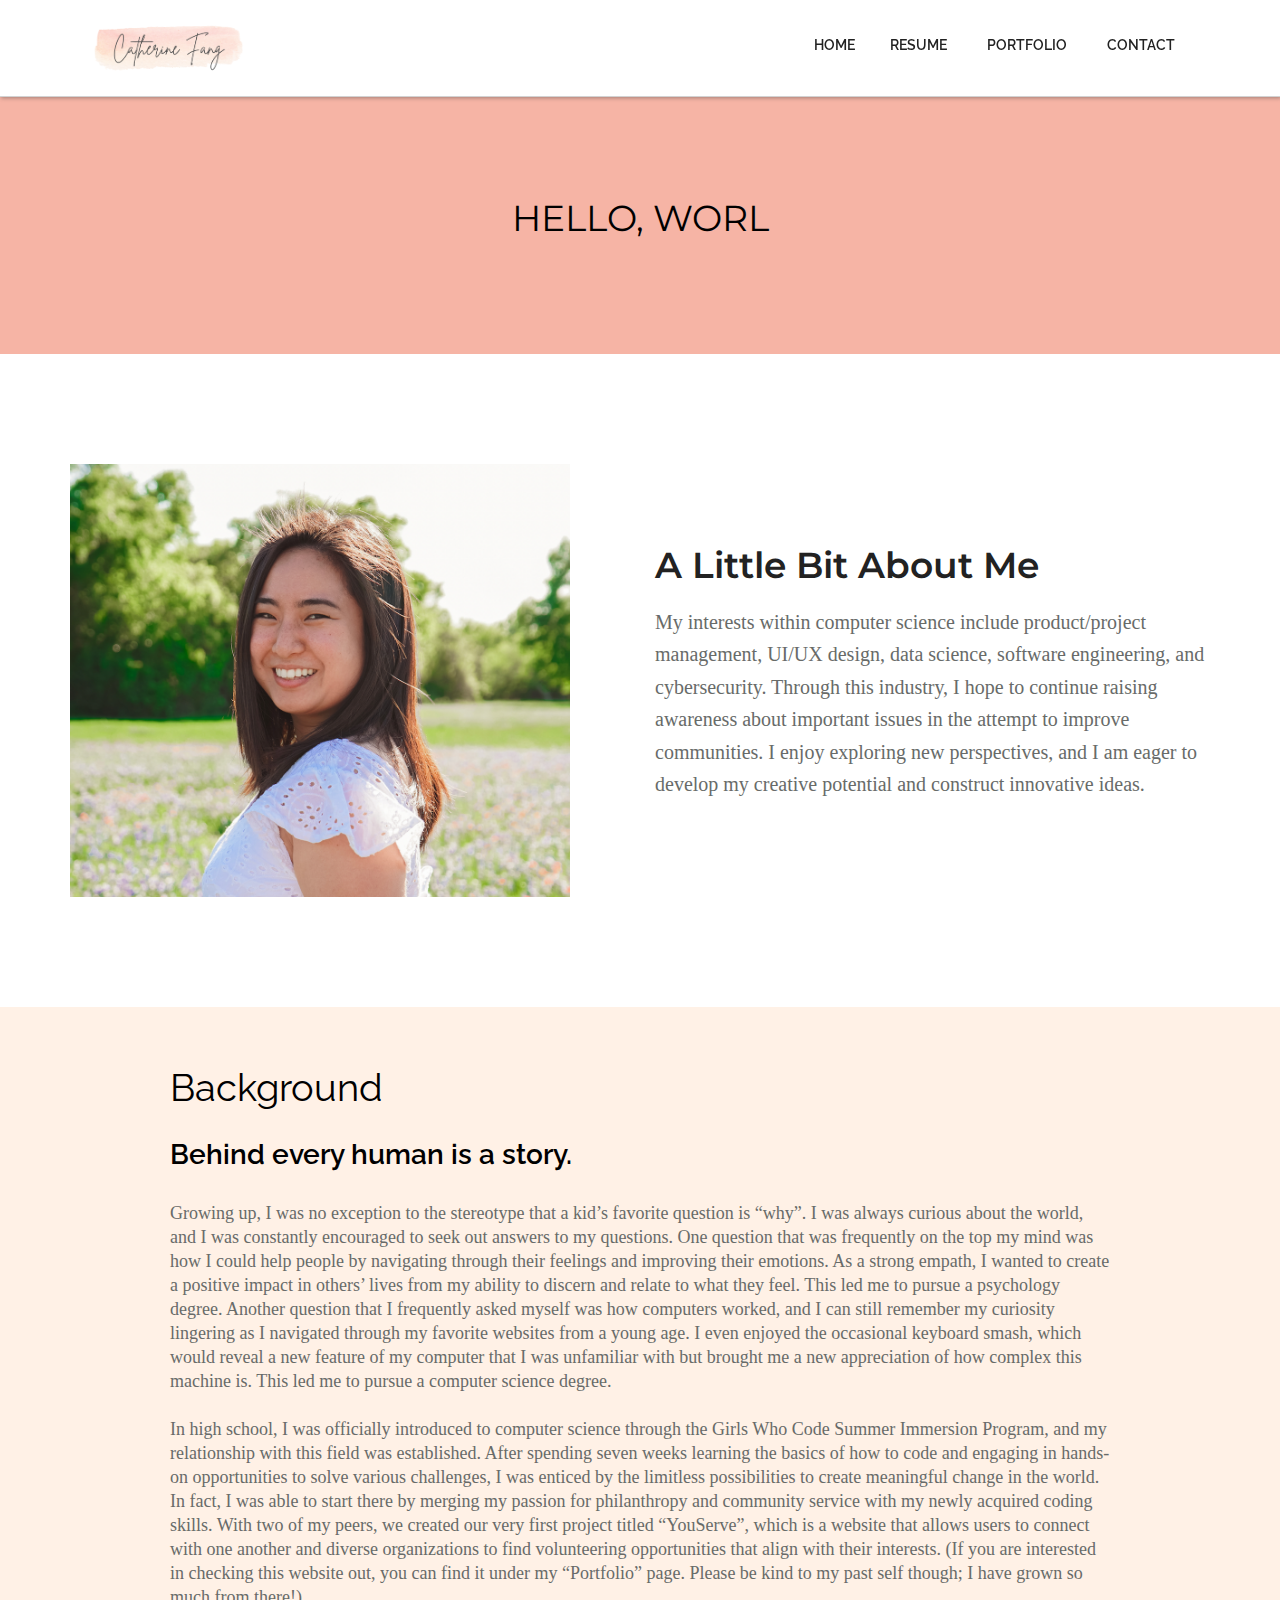
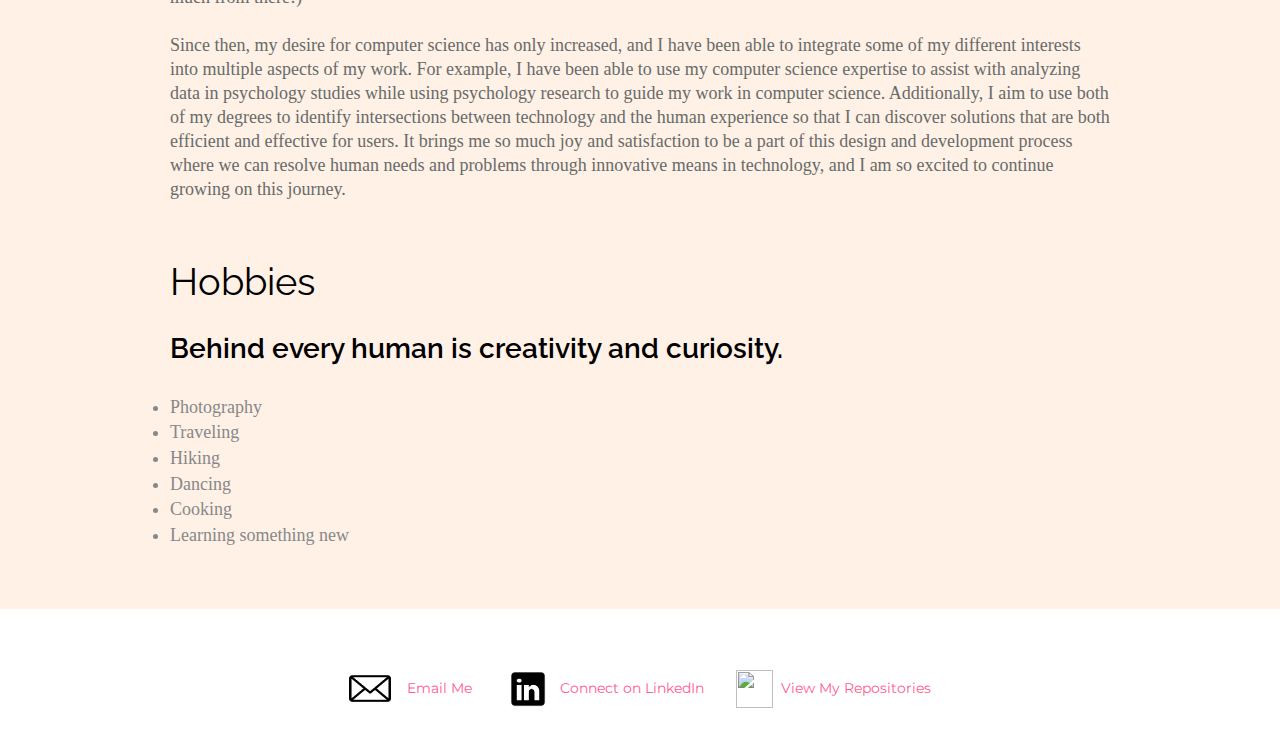
==== commit a7a85852: "updated Home page" ====
--- a/index.html
+++ b/index.html
@@ -1,46 +1,59 @@
-<!--
-Author: http://webthemez.com
-Note: Donate to remove backlink/credits in the footer(webthemez.com)--
-Any help: webthemez@gmail.com
-Licence: Creative Commons Attribution 3.0** - http://creativecommons.org/licenses/by/3.0/
--->
-<!doctype html>
-<html>
-<head>
-<meta charset="utf-8">
-<meta name="viewport" content="width=device-width, maximum-scale=1">
-<title>Catherine Fang</title>
-<link rel="icon" href="favicon.png" type="image/png">
-<link href="css/bootstrap.min.css" rel="stylesheet" type="text/css">
-<link rel="stylesheet" href="js/fancybox/jquery.fancybox.css" type="text/css" media="screen" />
-<link href="css/style.css" rel="stylesheet" type="text/css"> 
-<link href="css/font-awesome.css" rel="stylesheet" type="text/css"> 
+<!--
+Author: http://webthemez.com
+Note: Donate to remove backlink/credits in the footer(webthemez.com)--
+Any help: webthemez@gmail.com
+Licence: Creative Commons Attribution 3.0** - http://creativecommons.org/licenses/by/3.0/
+-->
+<!doctype html>
+<html>
+<head>
+<meta charset="utf-8">
+<meta name="viewport" content="width=device-width, maximum-scale=1">
+<title>Catherine Fang</title>
+<link rel="icon" href="favicon.png" type="image/png">
+<link href="css/bootstrap.min.css" rel="stylesheet" type="text/css">
+<link rel="stylesheet" href="js/fancybox/jquery.fancybox.css" type="text/css" media="screen" />
+<link href="css/style.css" rel="stylesheet" type="text/css"> 
+<link href="css/font-awesome.css" rel="stylesheet" type="text/css"> 
 <link href="css/animate.css" rel="stylesheet" type="text/css">
 <link rel="preconnect" href="https://fonts.googleapis.com">
 <link rel="preconnect" href="https://fonts.gstatic.com" crossorigin>
-<!-- <link href="https://fonts.googleapis.com/css2?family=Montserrat:wght@500&family=Delius+Unicase&family=Kaushan+Script&display=swap" rel="stylesheet"> -->
+<!-- <link href="https://fonts.googleapis.com/css2?family=Montserrat:wght@500&family=Delius+Unicase&family=Kaushan+Script&display=swap" rel="stylesheet"> -->
 <link href="https://fonts.googleapis.com/css2?family=Montserrat:wght@500&family=Delius+Unicase&family=Caveat+Brush&display=swap" rel="stylesheet">
-  
-<!--[if lt IE 9]>
-    <script src="js/respond-1.1.0.min.js"></script>
-    <script src="js/html5shiv.js"></script>
-    <script src="js/html5element.js"></script>
-<![endif]-->
- 
-</head>
-<body>
-
-<!--Header_section-->
-<header id="header_wrapper">
-  <div class="container">
-    <div class="header_box">
-<!--       <div class="logo"><a href="#"><img src="img/name-icon.png" alt="logo" height="15%" width="15%"></a></div>
-	  <nav class="navbar navbar-inverse" role="navigation">
-      <div class="navbar-header">
-        <button type="button" id="nav-toggle" class="navbar-toggle" data-toggle="collapse" data-target="#main-nav"> <span class="sr-only">Toggle navigation</span> <span class="icon-bar"></span> <span class="icon-bar"></span> <span class="icon-bar"></span> </button>
-        </div> -->
-	    <div id="main-nav" class="collapse navbar-collapse navStyle">
-			<ul class="nav navbar-nav" id="mainNav">
+  
+<!--[if lt IE 9]>
+    <script src="js/respond-1.1.0.min.js"></script>
+    <script src="js/html5shiv.js"></script>
+    <script src="js/html5element.js"></script>
+<![endif]-->
+<script type="text/javascript" language="JavaScript">
+  var i = 0;
+  var txt = ' Hello, World! My name is Catherine Fang. I am a designer, developer, and human based in America. ';
+  var speed = 75;
+  
+  function typeWriter() {
+    if (i < txt.length) {
+      document.getElementById("demo").innerHTML += txt.charAt(i);
+      i++;
+      setTimeout(typeWriter, speed);
+    }
+  }
+</script>
+ 
+</head>
+<body>
+
+<!--Header_section-->
+<header id="header_wrapper">
+  <div class="container">
+    <div class="header_box">
+<!--       <div class="logo"><a href="#"><img src="img/name-icon.png" alt="logo" height="15%" width="15%"></a></div>
+	  <nav class="navbar navbar-inverse" role="navigation">
+      <div class="navbar-header">
+        <button type="button" id="nav-toggle" class="navbar-toggle" data-toggle="collapse" data-target="#main-nav"> <span class="sr-only">Toggle navigation</span> <span class="icon-bar"></span> <span class="icon-bar"></span> <span class="icon-bar"></span> </button>
+        </div> -->
+	    <div id="main-nav" class="collapse navbar-collapse navStyle">
+			<ul class="nav navbar-nav" id="mainNav">
 <!-- 			  <li class="active"><a href="#hero_section" class="scroll-link">Home</a></li> -->
 <!--         <div class="logo"> -->
         <a href="index.html"><img src="img/name-icon.png" alt="logo" style="float:left" height="15%" width="15%"></a>
@@ -48,31 +61,37 @@
 			  <li style="float:right"><a href="contact.html">Contact</a></li>
         <li style="float:right"><a href="portfolio.html">Portfolio</a></li>
 			  <li style="float:right"><a href="resume.pdf">Resume</a></li>
-        <li style="float:right"><a href="index.html">Home</a></li>
-			  <!-- <li><a href="#aboutUs" class="scroll-link">About Me</a></li> -->
-			  <!-- <li><a href="#service" class="scroll-link">Skills</a></li> -->
-			  <!-- <li><a href="#clients" class="scroll-link">Experience</a></li> -->
-			  <!-- <li><a href="#team" class="scroll-link">Testimonial</a></li> -->
-			</ul>
-      </div>
-	 </nav>
-    </div>
-  </div>
-</header>
+        <li style="float:right"><a href="index.html">Home</a></li>
+			  <!-- <li><a href="#aboutUs" class="scroll-link">About Me</a></li> -->
+			  <!-- <li><a href="#service" class="scroll-link">Skills</a></li> -->
+			  <!-- <li><a href="#clients" class="scroll-link">Experience</a></li> -->
+			  <!-- <li><a href="#team" class="scroll-link">Testimonial</a></li> -->
+			</ul>
+      </div>
+	 </nav>
+    </div>
+  </div>
+</header>
 <!--Header_section--> 
 
 <!--Hero_Section-->
 <!-- <section id="hero_section" class="top_cont_outer"> -->
 <section id="service">
-  <div class="hero_wrapper">
+  <!-- <div class="hero_wrapper"> -->
     <div class="container">
       <div class="hero_section">
 <!--         <div class="row">
           <div class="col-md-12">
             <div class="top_left_cont zoomIn wow animated">  -->
-              <h2> Welcome to my Personal Website 
+              <!-- <h2> Welcome to my Personal Website 
                 <br/>
+              </h2> -->
+              <h2 id="demo">
+                <script type="text/javascript" language="JavaScript">
+                  typeWriter();
+                </script>
               </h2>
+              <br>
       </br></br>
               <!-- <div class="underline"></div>
               <a href="#aboutUs" class="read_more2">About Me</a> </div> -->
@@ -84,229 +103,146 @@
 </section>
 <!--Hero_Section--> 
 
-<!-- TOO: REMOVE ALL FADE IN STUFF -->
-<section id="aboutUs"><!--Aboutus-->
+<!-- TOO: REMOVE ALL FADE IN STUFF -->
+<section id="aboutUs"><!--Aboutus-->
 <!-- <div class="inner_wrapper aboutUs-container fadeInLeft animated wow"> -->
-<div class="inner_wrapper aboutUs-container animated wow">
-  <div class="container">
-    <h2>About Me</h2>
-	<!-- <h6> My name is Catherine Fang, and I am an undergraduate student at the University of Texas at Austin. </h6> -->
-    <div class="inner_section"> 
-	  <div class="row">
-        <div class="col-lg-12 about-us">
-          <div class="row">
+<div class="inner_wrapper aboutUs-container animated wow">
+  <div class="container">
+    <!-- <h2>About Me</h2> -->
+	<!-- <h6> My name is Catherine Fang, and I am an undergraduate student at the University of Texas at Austin. </h6> -->
+    <div class="inner_section"> 
+	  <div class="row">
+        <div class="col-lg-12 about-us">
+          <div class="row">
           <!-- <div class="col-md-6"> <img class="img-responsive" src="img/profile-pic.png" align="" width="150%" height="150%"> </div> -->
-          <div class="col-md-6"> <img class="img-responsive" src="img/IMG_4301.JPG" align="" width="150%" height="150%"> </div>
-          <!-- /.col-md-6 -->
+          <div class="col-md-6"> <img class="img-responsive" src="img/headshot.png" style="width:90%;height:auto;"/> </div>
+          <!-- /.col-md-6 -->
             <div class="col-md-6">
-              <br>
-              <br>
-              <h3>My name is Catherine Fang, and I am an undergraduate student at the University of Texas at Austin.</h3>
-              <p>
-                My interests within computer science include product/project management, UI/UX design, data science, software engineering, and cybersecurity. Through this industry, I hope to continue raising awareness about important issues in the attempt to improve communities. I enjoy exploring new perspectives, and I am eager to develop my creative potential and construct innovative ideas.
-              </p>
-
-              <!-- <ul class="about-us-list">
-                <li class="points">Consectetur Morbi sagittis, sem quisci ipsum gravida tortor</li>
-                <li class="points">Morbi sagittis, sem quis lacinia faucibus, orci ipsum gravida </li>
-                <li class="points">Lorem ipsum dolor sit amet, consectetur Morbi sagittis, sem quisci gravida </li>
-                  <li class="points">Sagittis, sem quis lacinia faucibus, orci ipsum gravida </li>
-                <li class="points">Ipsum dolor sit amet, consectetur Morbi sagittis, sem quisci</li>
+              <br><br><br><br>
+              <h3 style="font-size: 36px;">A Little Bit About Me</h3>
+              <p>
+                My interests within computer science include product/project management, UI/UX design, data science, software engineering, and cybersecurity. Through this industry, I hope to continue raising awareness about important issues in the attempt to improve communities. I enjoy exploring new perspectives, and I am eager to develop my creative potential and construct innovative ideas.
+              </p>
+
+              <!-- <ul class="about-us-list">
+                <li class="points">Consectetur Morbi sagittis, sem quisci ipsum gravida tortor</li>
+                <li class="points">Morbi sagittis, sem quis lacinia faucibus, orci ipsum gravida </li>
+                <li class="points">Lorem ipsum dolor sit amet, consectetur Morbi sagittis, sem quisci gravida </li>
+                  <li class="points">Sagittis, sem quis lacinia faucibus, orci ipsum gravida </li>
+                <li class="points">Ipsum dolor sit amet, consectetur Morbi sagittis, sem quisci</li>
               </ul> -->
-              <!-- /.about-us-list -->
-              
-            </div><!-- /.col-md-6 -->
-            
-          </div><!-- /.row -->	
-        </div><!-- /.col-lg-12 -->
-      </div>
-      
-    </div>
-  </div> 
-  </div>
-</section>
-<!--Aboutus--> 
-
-<!--Education-->
-<section id="education">
-  <div class="container">
-    <h2>Education</h2>
-    <div class="education_wrapper">
-      <div class="row">
-        <!-- <div class="col-md-3"> -->
-        <div class="col-md-3 col-md-offset-2">
-		      <!-- <div class="education_icon delay-03s animated wow  zoomIn"> <span><i class="fa fa-android"></i></span> </div> -->
-<!--           <div class="education_icon delay-03s animated wow  zoomIn"> <span><img src="img/UT_Logo.png" width="100%" height="100%"></i></span> </div> -->
-          <div class="education_icon animated wow"> <span><img src="img/UT_Logo.png" width="100%" height="100%"></i></span> </div>
-          <div class="education_block">
-<!--             <h3 class="animated fadeInUp wow">The University of Texas at Austin</h3> -->
-            <h3 class="animated wow">The University of Texas at Austin</h3>
-            <!-- <p class="animated fadeInDown wow">Lorem Ipsum is simply dummy text of the printing and typesetting industry. </p> -->
-            <!-- <p class="animated fadeInDown wow"> -->
-            <p>
-              <b>Class of 2023</b>
-              <br>
-              <b>GPA: </b>3.92
-              <br>
-              <b>Degrees: </b>B.S.A. in Computer Science and B.S. Psychology
-              <br>
-              <b>Minor: </b>Business
-              <br>
-              <b>Certificates: </b>Pre-Health Professions and Forensic Science
-              <br>
-              <b>Relevant Coursework: </b>Algorithms & Complexity, Symbolic Programming, Principles of Computer Systems, Matrices & Matrix Calculations, Computer Organization & Architecture, Introduction to Probability & Statistics, Data Structures, Discrete Math for Computer Science
-            </p>
-          </div>
+              <!-- /.about-us-list -->
+              
+            </div><!-- /.col-md-6 -->
+            
+          </div><!-- /.row -->	
+        </div><!-- /.col-lg-12 -->
+      </div>
+      
+    </div>
+  </div> 
+  </div>
+</section>
+<!--Aboutus--> 
+
+<!--MoreAbout-->
+<section id="more-about">
+  <div class="container">
+    <div class="more-about_wrapper">
+      <h2>Background</h2>
+      <h3>Behind every human is a story.</h3>
+      <br>
+      <p>Growing up, I was no exception to the stereotype that a kid’s 
+        favorite question is “why”. I was always curious about the 
+        world, and I was constantly encouraged to seek out answers 
+        to my questions. One question that was frequently on the top 
+        my mind was how I could help people by navigating through 
+        their feelings and improving their emotions. As a strong 
+        empath, I wanted to create a positive impact in others’ lives 
+        from my ability to discern and relate to what they feel. This 
+        led me to pursue a psychology degree. Another question that I 
+        frequently asked myself was how computers worked, and I can 
+        still remember my curiosity lingering as I navigated through 
+        my favorite websites from a young age. I even enjoyed the 
+        occasional keyboard smash, which would reveal a new feature of 
+        my computer that I was unfamiliar with but brought me a new 
+        appreciation of how complex this machine is. This led me to 
+        pursue a computer science degree. <br><br>
+        In high school, I was officially introduced to computer science 
+        through the Girls Who Code Summer Immersion Program, and my 
+        relationship with this field was established. After spending 
+        seven weeks learning the basics of how to code and engaging 
+        in hands-on opportunities to solve various challenges, I was 
+        enticed by the limitless possibilities to create meaningful 
+        change in the world. In fact, I was able to start there by 
+        merging my passion for philanthropy and community service with 
+        my newly acquired coding skills. With two of my peers, we 
+        created our very first project titled “YouServe”, which is a 
+        website that allows users to connect with one another and 
+        diverse organizations to find volunteering opportunities that 
+        align with their interests. (If you are interested in checking 
+        this website out, you can find it under my “Portfolio” page. 
+        Please be kind to my past self though; I have grown so much from 
+        there!) <br><br>
+        Since then, my desire for computer science has only increased, 
+        and I have been able to integrate some of my different interests 
+        into multiple aspects of my work. For example, I have been able
+        to use my computer science expertise to assist with analyzing 
+        data in psychology studies while using psychology research to 
+        guide my work in computer science. Additionally, I aim to use 
+        both of my degrees to identify intersections between technology 
+        and the human experience so that I can discover solutions that 
+        are both efficient and effective for users. It brings me so much 
+        joy and satisfaction to be a part of this design and development 
+        process where we can resolve human needs and problems through 
+        innovative means in technology, and I am so excited to continue 
+        growing on this journey.</p>
+      </div> 
+      <br><br><br>
+      <div class="more-about_wrapper">
+        <h2>Hobbies</h2>
+        <h3>Behind every human is creativity and curiosity.</h3>
+        <br>
+        <div class="more-about_list">
+          <li>Photography</li>
+          <li>Traveling</li>
+          <li>Hiking</li>
+          <li>Dancing</li>
+          <li>Cooking</li>
+          <li>Learning something new</li>
         </div>
-        <!-- <div class="col-md-3">  -->
-        <div class="col-md-3 col-md-offset-2">
-		      <!-- <div class="education_icon icon2  delay-03s animated wow zoomIn"> <span><i class="fa fa-apple"></i></span> </div>  -->
-<!--           <div class="education_icon delay-03s animated wow  zoomIn"> <span><img src="img/CVHS_Logo.png" width="100%" height="100%"></i></span> </div> -->
-          <div class="education_icon animated wow"> <span><img src="img/CVHS_Logo.png" width="100%" height="100%"></i></span> </div>
-		      <div class="education_block">
-<!--             <h3 class="animated fadeInUp wow">Carnegie Vanguard High School</h3> -->
-            <h3 class="animated wow">Carnegie Vanguard High School</h3>
-            <!-- <p class="animated fadeInDown wow">Lorem Ipsum is simply dummy text of the printing and typesetting industry. </p> -->
-            <p>
-              <b>Class of 2019</b>
-              <br>
-              <b>GPA:</b> 4.72
-              <br>
-<!--               <b>Activities and societies: </b>Founder/President of Girls Who Code Club (2018-2019), Vice President of Women in Science and Engineering Club (2017-2018), Manager of Fight Hunger Club (2017-2019), Member of Mu Alpha Theta Math Honors Society (2017-2019), Member of National Honors Society (2017-2019)</b> -->
-            </p>
-          </div>
-        </div>
-      </div> 
+      </div>
     </div>
   </div>
 </section>
-<!--Education-->
-
-<!--Service-->
-<!-- <section  id="service">
-  <div class="container">
-    <h2>Skills</h2>
-	<h6>Lorem ipsum dolor sit amet, consectetur Morbi sagittis, sem quisci ipsum</h6>
-    <div class="service_wrapper">
-      <div class="row">
-        <div class="col-md-3">
-		<div class="service_icon delay-03s animated wow  zoomIn"> <span><i class="fa fa-android"></i></span> </div>
-          <div class="service_block">
-            
-            <h3 class="animated fadeInUp wow">Android</h3>
-            <p class="animated fadeInDown wow">Lorem Ipsum is simply dummy text of the printing and typesetting industry. </p>
-          </div>
-        </div>
-        <div class="col-md-3"> 
-		<div class="service_icon icon2  delay-03s animated wow zoomIn"> <span><i class="fa fa-apple"></i></span> </div> 
-		<div class="service_block">
-            <h3 class="animated fadeInUp wow">Apple IOS</h3>
-            <p class="animated fadeInDown wow">Lorem Ipsum is simply dummy text of the printing and typesetting industry.  </p>
-          </div>
-        </div>
-        <div class="col-md-3">
-		<div class="service_icon icon3  delay-03s animated wow zoomIn"> <span><i class="fa fa-html5"></i></span> </div>
-          <div class="service_block">
-            
-            <h3 class="animated fadeInUp wow">Design</h3>
-            <p class="animated fadeInDown wow">Lorem Ipsum is simply dummy text of the printing and typesetting industry.  </p>
-          </div>
-        </div>
-		  <div class="col-md-3">
-		<div class="service_icon icon3  delay-03s animated wow zoomIn"> <span><i class="fa fa-user"></i></span> </div>
-          <div class="service_block">
-            
-            <h3 class="animated fadeInUp wow">Development</h3>
-            <p class="animated fadeInDown wow">Lorem Ipsum is simply dummy text of the printing and typesetting industry.  </p>
-          </div>
-        </div>
-      </div> 
-    </div>
-  </div>
-</section> -->
-<!--Service-->
+<!--MoreAbout-->
 
                 <br>
                 <br>
 
-<!--Experience-->
-<section id="experience">
-  <div class="container">
-    <h2>Experience</h2>
-    <div class="experience_wrapper">
-      <div class="row">
-        <!-- <div class="col-md-3"> -->
-        <div class="col-md-3 col-md-offset-2">
-		      <!-- <div class="education_icon delay-03s animated wow  zoomIn"> <span><i class="fa fa-android"></i></span> </div> -->
-<!--           <div class="experience_icon delay-03s animated wow  zoomIn"> <span><img src="img/UT_Logo.png" width="100%" height="100%"></i></span> </div> -->
-          <div class="experience_icon animated wow"> <span><img src="img/UT_Logo.png" width="100%" height="100%"></i></span> </div>
-          <div class="experience_block">
-<!--             <h3 class="animated fadeInUp wow">Undergradute Teaching Assistant for Principles of Computer Systems</h3>
-            <h4 class="animated fadeInUp wow">UT Department of Computer Science</h4>
-            <h5 class="animated fadeInUp wow">Fall 2021</h5> -->
-             <h3 class="animated wow">Undergradute Teaching Assistant for Principles of Computer Systems</h3>
-            <h4 class="animated wow">UT Department of Computer Science</h4>
-            <h5 class="animated wow">Fall 2021</h5>
-            <!-- <p class="animated fadeInDown wow">Lorem Ipsum is simply dummy text of the printing and typesetting industry. </p> -->
-            <!-- <p class="animated fadeInDown wow"> -->
-            <p>
-              &#x2022 Lead weekly discussion sections for 30+ students to reinforce concepts including virtualization, concurrency, and persistence.
-              <br>
-              &#x2022 Work closely with the professor and other teaching assistants in answering questions throughout lectures, office hours, and Ed Discussion.
-              <br>
-              &#x2022 Provide academic support to students by presenting detailed recommendations and evaluations on assignments.
-            </p>
-          </div>
-        </div>
-        <div class="col-md-3 col-md-offset-2">
-<!--           <div class="experience_icon delay-03s animated wow  zoomIn"> <span><img src="img/gwc-circle-logo.png" width="100%" height="100%"></i></span> </div> -->
-          <div class="experience_icon animated wow"> <span><img src="img/gwc-circle-logo.png" width="100%" height="100%"></i></span> </div>
-          <div class="experience_block">
-<!--             <h3 class="animated fadeInUp wow">Summer Immersion Program Teaching Assistant</h3>
-            <h4 class="animated fadeInUp wow">Girls Who Code</h4>
-            <h5 class="animated fadeInUp wow">Summer 2021</h5> -->
-            <h3 class="animated wow">Summer Immersion Program Teaching Assistant</h3>
-            <h4 class="animated wow">Girls Who Code</h4>
-            <h5 class="animated wow">Summer 2021</h5>
-            <p>
-              &#x2022 Delivered daily lessons and activities for a diverse group of 25 students while troubleshooting questions, reviewing misconceptions, and providing personalized debugging advice.
-              <br>
-              &#x2022 Fostered a positive virtual learning environment and generated an interest in coding through the values of bravery, sisterhood, and activism.
-            </p>
-          </div>
-        </div>
-      </div> 
-    </div>
-  </div>
-</section>
-<!--Experience-->
-
-<!-- <section class="page_section" id="clients">
-  <h2>Worked For</h2> -->
-<!-- <div class="client_logos">
-  <div class="container">
-    <ul class="fadeInRight animated wow">
-      <li><a href="javascript:void(0)"><img src="img/client_logo1.png" alt=""></a></li>
-      <li><a href="javascript:void(0)"><img src="img/client_logo2.png" alt=""></a></li>
-      <li><a href="javascript:void(0)"><img src="img/client_logo3.png" alt=""></a></li>
-      <li><a href="javascript:void(0)"><img src="img/client_logo5.png" alt=""></a></li>
-    </ul>
-  </div>
-</div>
-</section> -->
+<!-- <section class="page_section" id="clients">
+  <h2>Worked For</h2> -->
+<!-- <div class="client_logos">
+  <div class="container">
+    <ul class="fadeInRight animated wow">
+      <li><a href="javascript:void(0)"><img src="img/client_logo1.png" alt=""></a></li>
+      <li><a href="javascript:void(0)"><img src="img/client_logo2.png" alt=""></a></li>
+      <li><a href="javascript:void(0)"><img src="img/client_logo3.png" alt=""></a></li>
+      <li><a href="javascript:void(0)"><img src="img/client_logo5.png" alt=""></a></li>
+    </ul>
+  </div>
+</div>
+</section> -->
 <!--client_logos-->
 
                 <br>
-                <br>
 
 <!--Footer-->
-<footer class="footer_wrapper" id="contact">
-  <br>
+<!-- <footer class="footer_wrapper" id="contact"> -->
   <div class="container">
     <div class="footer_bottom">
       <!-- <span>Copyright © 2015,    Template by <a href="http://webthemez.com">WebThemez.com</a>. </span>  -->
       <center>
-        <h2> External Links </h2>
       <a href = "mailto: catherine.fang@utexas.edu"><img src="img/Email-icon.png" width="42px" height="35px">&nbsp&nbsp&nbsp&nbspEmail Me</a>
       &nbsp&nbsp&nbsp&nbsp&nbsp&nbsp&nbsp
       <a href="https://www.linkedin.com/in/catherine-fang/"><img src="img/LinkedIn-icon.png" width="40px" height="40px">&nbsp&nbsp&nbspConnect on LinkedIn</a>
@@ -316,17 +252,17 @@
     </div>
   </div>
   <br>
-</footer>
-
-<script type="text/javascript" src="js/jquery-1.11.0.min.js"></script>
-<script type="text/javascript" src="js/bootstrap.min.js"></script>
-<script type="text/javascript" src="js/jquery-scrolltofixed.js"></script>
-<script type="text/javascript" src="js/jquery.nav.js"></script> 
-<script type="text/javascript" src="js/jquery.easing.1.3.js"></script>
-<script type="text/javascript" src="js/jquery.isotope.js"></script>
-<script src="js/fancybox/jquery.fancybox.pack.js" type="text/javascript"></script> 
-<script type="text/javascript" src="js/wow.js"></script> 
-<script type="text/javascript" src="js/custom.js"></script>
-
-</body>
+<!-- </footer> -->
+
+<script type="text/javascript" src="js/jquery-1.11.0.min.js"></script>
+<script type="text/javascript" src="js/bootstrap.min.js"></script>
+<script type="text/javascript" src="js/jquery-scrolltofixed.js"></script>
+<script type="text/javascript" src="js/jquery.nav.js"></script> 
+<script type="text/javascript" src="js/jquery.easing.1.3.js"></script>
+<script type="text/javascript" src="js/jquery.isotope.js"></script>
+<script src="js/fancybox/jquery.fancybox.pack.js" type="text/javascript"></script> 
+<script type="text/javascript" src="js/wow.js"></script> 
+<script type="text/javascript" src="js/custom.js"></script>
+
+</body>
 </html>--- a/css/style.css
+++ b/css/style.css
@@ -25,19 +25,19 @@
 a, a:hover, a:active {
     outline: 0px !important;
 	text-decoration:none;
-}
-
-/* unvisited link */
-a:link {
-/*   color: #ffb5a7; */
-  color: #ff5d8f;
-}
-
-/* visited link */
-a:visited {
-/*   color: #f4cecd; */
-  color: #f4acb7;
-}
+}
+
+/* unvisited link */
+a:link {
+/*   color: #ffb5a7; */
+  color: #ff5d8f;
+}
+
+/* visited link */
+a:visited {
+/*   color: #f4cecd; */
+  color: #f4acb7;
+}
 
 .clear {
     clear: both;
@@ -220,34 +220,34 @@
 }
 
 h2 {
-/*     font-size: 38px; */
+/*     font-size: 38px; */
     font-size: 46px;
     color: #222222;
-/*     font-family: 'Raleway', sans-serif; */
+/*     font-family: 'Raleway', sans-serif; */
   font-family: 'Kaushan Script', cursive;
     font-weight: normal;
     margin: 0px 0 25px 0;
-    text-align: center;
+    /* text-align: center; */
 /*     text-transform: uppercase; */
 }
 
 h3 {
-    font-family: 'Open Sans', sans-serif;
+    font-family: 'Open Sans', sans-serif;
     /* font-family: 'Montserrat', sans-serif; */
     font-weight: 600;
     color: #222222;
-    font-size: 18px;
+    font-size: 18px;
     line-height: 42px;
     margin: 0 0 5px 0;
-}
-
-h4 {
-  color: #686b69;
+}
+
+h4 {
+  color: #686b69;
 }
 
 h6 {
     font-size: 16px;
-/*     color: #888888; */
+/*     color: #888888; */
     color: black;
     font-family: 'Open Sans', sans-serif;
     font-weight: 400;
@@ -257,7 +257,7 @@
 
 p {
     line-height: 24px;
-    margin: 0;
+    margin: 0;
     color: #686b69;
 }
 
@@ -341,27 +341,27 @@
 }
 
 .navStyle ul li a:hover {
-/*     color: #ED5441; */
+/*     color: #ED5441; */
     color: #F6B4A5;
 }
 
 .navStyle > li > a:hover, .nav > li > a:focus {
     text-decoration: none;
-/*     color: #ED5441; */
+/*     color: #ED5441; */
     color: #F6B4A5;
     background-color: transparent;
 }
 
 .navbar-inverse .navbar-nav > li > a:hover, .navbar-inverse .navbar-nav > li > a:focus {
-/*     color: #CA133A; */
-    color: #F6B4A5;
+/*     color: #CA133A; */
+    color: #F6B4A5;
 /*   color: #F6B4A5; */
     background-color: transparent;
 }
 
 .navbar-inverse .navbar-nav > .active > a, .navbar-inverse .navbar-nav > .active > a:hover, .navbar-inverse .navbar-nav > .active > a:focus {
-/*     color: #CB143B; */
-    color: #F6B4A5;
+/*     color: #CB143B; */
+    color: #F6B4A5;
 /*   color: #F6B4A5; */
     background-color: transparent;
 }
@@ -369,7 +369,7 @@
 .navStyle > li.active > a,
 .navStyle > li.active > a:hover {
     text-decoration: none;
-/*     color: #ED5441; */
+/*     color: #ED5441; */
     color: #F6B4A5;
     background-color: transparent;
 }
@@ -390,11 +390,11 @@
 ---------------------------------*/
 
 .top_cont_outer {
-    background: #ED5441;
+    background: #ED5441;
 /*   background: #F6B4A5; */
     position: relative;
 	
-    background: #CE1139;
+    background: #CE1139;
 /*   background: #F6B4A5; */
 	height:650px;
 }
@@ -430,7 +430,7 @@
 
 .top_left_cont h2 {
     font-size: 40px;
-/*     color: #FFF; */
+/*     color: #FFF; */
   color: black;
     margin: 0 0 26px 0;
     font-family: 'Raleway', sans-serif;
@@ -446,7 +446,7 @@
 
 .top_left_cont p {
 font-size: 18px;
-/* color: #FFFFFF; */
+/* color: #FFFFFF; */
   color: black;
 margin: 0 0 30px 0;
 line-height: 33px;
@@ -493,40 +493,40 @@
 }
 
 
-/* Education
+/* MoreAbout
 ---------------------------------*/
 
-#education {
+#more-about {
     padding: 60px 0px;
-    background: #fff1e6;
+    background: #fff1e6;
 /*   background: white; */
-}
-#education h2{
-/*   color: #fff; */
+    text-align: left;
+}
+#more-about h2{
+/*   color: #fff; */
+  font-family: 'Raleway', sans-serif;
+  font-size: 38px;
   color: black;
-
-}
-.education_wrapper {
-    padding: 40px 0 40px;
-}
-
-.education_section {
-}
-
-.education_block {
-    text-align: center;
+}
+
+.more-about_wrapper {
+    padding: 0 100px 0;
+}
+
+.more-about_block {
+    /* text-align: center; */
     padding-left: 15px;
     padding-right: 15px; 
-	  position: relative;
-}
-
-.education_icon {  
+	/* position: relative; */
+}
+
+.more-about_icon {  
     width: 190px;
     height: 185px;
     margin: 0px auto 25px; 
 }
 
-.education_icon span {
+.more-about_icon span {
     background: transparent; 
     display: block;
     height: 100%;
@@ -536,7 +536,7 @@
     border-radius: 50%;
 }
 
-.education_icon i {
+.more-about_icon i {
   color: #FFFFFF;
 font-size: 40px;
 margin-top: 0;
@@ -547,198 +547,205 @@
 text-align: center;
 }
 
-.education_block h3 {
+.more-about_wrapper h3 {
+    font-family: 'Raleway', sans-serif;
+    /* font-weight: 600; */
+    font-size: 28px;
+/*     color: #fff; */
+  color: black;
+    /* margin: 35px 0 15px;  */
+}
+
+#more-about h6{
+/* color:#fff; */
+  color: black;
+}
+.more-about_wrapper p {
+    font-family: "Open Sans";
+    font-size:18px;
+/*     color: #fff; */
+  /* color: black; */
+    /* margin: 0 0 35px 0;  */
+    /* margin: 0 -100px 35px -100px; */
+}
+.more-about_list {
+    font-family: "Open Sans";
+    font-size:18px;
+}
+
+/* Experience
+---------------------------------*/
+
+#experience {
+    padding: 60px 0px;
+    background: #fff1e6;
+/*   background: white; */
+}
+#experience h2{
+/*   color: #fff; */
+  color: black;
+
+}
+.experience_wrapper {
+    padding: 40px 0 40px;
+}
+
+.experience_section {
+}
+
+.experience_block {
+    text-align: center;
+    padding-left: 15px;
+    padding-right: 15px; 
+	  position: relative;
+}
+
+.experience_icon {  
+    width: 190px;
+    height: 185px;
+    margin: 0px auto 25px; 
+}
+
+.experience_icon span {
+    background: transparent; 
+    display: block;
+    height: 100%;
+    width: 100%;
+	
+    border: 1px solid #fff;
+    border-radius: 50%;
+}
+
+.experience_icon i {
+/*   color: #FFFFFF; */
+  color: black;
+font-size: 40px;
+margin-top: 0;
+position: relative;
+top: 20px;
+z-index: 20;
+display: block;
+text-align: center;
+}
+
+.experience_block h3 {
     font-family: 'Raleway', sans-serif;
     font-weight: 600;
     font-size: 25px;
-/*     color: #fff; */
+/*     color: #fff; */
   color: black;
-    /* margin: 35px 0 15px;  */
+    /* margin: 35px 0 15px;  */
     margin: 35px -100px 15px; 
 }
-#education h6{
-/* color:#fff; */
+
+.experience_block h4 {
+    font-family: 'Raleway', sans-serif;
+    font-weight: 400;
+    font-size: 21px;
+/*     color: #fff; */
   color: black;
-}
-.education_block p {
+    /* margin: 35px 0 15px;  */
+    margin: 15px -100px 15px; 
+}
+
+.experience_block h5 {
+    font-family: 'Raleway', sans-serif;
+    font-weight: 400;
+    font-size: 18px;
+/*     color: #fff; */
+  color: black;
+    /* margin: 35px 0 15px;  */
+    margin: 15px -100px 15px; 
+}
+
+#experience h6{
+/* color:#fff; */
+  color: black;
+}
+.experience_block p {
     font-size: 16px;
-/*     color: #fff; */
+/*     color: #fff; */
   color: black;
-    /* margin: 0 0 35px 0;  */
+    /* margin: 0 0 35px 0;  */
     margin: 0 -100px 35px -100px;
-}
-
-/* Experience
----------------------------------*/
-
-#experience {
-    padding: 60px 0px;
-    background: #fff1e6;
-/*   background: white; */
-}
-#experience h2{
-/*   color: #fff; */
-  color: black;
-
-}
-.experience_wrapper {
-    padding: 40px 0 40px;
-}
-
-.experience_section {
-}
-
-.experience_block {
-    text-align: center;
-    padding-left: 15px;
-    padding-right: 15px; 
-	  position: relative;
-}
-
-.experience_icon {  
-    width: 190px;
-    height: 185px;
-    margin: 0px auto 25px; 
-}
-
-.experience_icon span {
-    background: transparent; 
-    display: block;
-    height: 100%;
-    width: 100%;
-	
-    border: 1px solid #fff;
-    border-radius: 50%;
-}
-
-.experience_icon i {
-/*   color: #FFFFFF; */
-  color: black;
-font-size: 40px;
-margin-top: 0;
-position: relative;
-top: 20px;
-z-index: 20;
-display: block;
-text-align: center;
-}
-
-.experience_block h3 {
-    font-family: 'Raleway', sans-serif;
-    font-weight: 600;
-    font-size: 25px;
-/*     color: #fff; */
-  color: black;
-    /* margin: 35px 0 15px;  */
-    margin: 35px -100px 15px; 
-}
-
-.experience_block h4 {
-    font-family: 'Raleway', sans-serif;
-    font-weight: 400;
-    font-size: 21px;
-/*     color: #fff; */
-  color: black;
-    /* margin: 35px 0 15px;  */
-    margin: 15px -100px 15px; 
-}
-
-.experience_block h5 {
-    font-family: 'Raleway', sans-serif;
-    font-weight: 400;
-    font-size: 18px;
-/*     color: #fff; */
-  color: black;
-    /* margin: 35px 0 15px;  */
-    margin: 15px -100px 15px; 
-}
-
-#experience h6{
-/* color:#fff; */
-  color: black;
-}
-.experience_block p {
-    font-size: 16px;
-/*     color: #fff; */
-  color: black;
-    /* margin: 0 0 35px 0;  */
-    margin: 0 -100px 35px -100px;
-}
-	
-/* Services
----------------------------------*/
-
-#service {
-    padding: 60px 0px;
-/*     background: #CE1139; */
-  background: #F6B4A5;
-}
-#service h2{
-/*   color: #fff; */
-  color: black;
-  text-transform: uppercase;
-/*   font-family: 'Delius Unicase', cursive; */
-  font-family: 'Caveat Brush', cursive;
-  font-size: 72px;
-
-}
-.service_wrapper {
-    padding: 40px 0 40px;
-}
-
-.service_section {
-}
-
-.service_block {
-    text-align: center;
-    padding-left: 15px;
-    padding-right: 15px; 
-	  position: relative;
-}
-
-.service_icon {  
-    width: 90px;
-    height: 85px;
-    margin: 0px auto 25px; 
-}
-
- 
-
-.service_icon span {
-    background: transparent; 
-    display: block;
-    height: 100%;
-    width: 100%;
-	
-    border: 1px solid #fff;
-    border-radius: 50%;
-}
-
-.service_icon i {
-  color: #FFFFFF;
-font-size: 40px;
-margin-top: 0;
-position: relative;
-top: 20px;
-z-index: 20;
-display: block;
-text-align: center;
-}
-
-.service_block h3 {
-    font-family: 'Raleway', sans-serif;
-    font-weight: 600;
-    font-size: 25px;
-    color: #fff;
-margin: 35px 0 15px; 
-}
-#service h6{
-color:#fff;
-}
-.service_block p {
-    font-size: 16px;
-    color: #fff;
-    margin: 0 0 35px 0; 
+}
+	
+/* Services
+---------------------------------*/
+
+#service {
+    padding: 30px 0px;
+/*     background: #CE1139; */
+  background: #F6B4A5;
+}
+#service h2{
+/*   color: #fff; */
+  color: black;
+  text-transform: uppercase;
+  /* font-family: 'Delius Unicase', cursive; */
+  font-family: 'Montserrat', sans-serif;
+  /* font-family: 'Caveat Brush', cursive; */
+  font-size: 36px;
+  text-align: center;
+
+}
+.service_wrapper {
+    padding: 40px 0 40px;
+}
+
+.service_section {
+}
+
+.service_block {
+    text-align: center;
+    padding-left: 15px;
+    padding-right: 15px; 
+	  position: relative;
+}
+
+.service_icon {  
+    width: 90px;
+    height: 85px;
+    margin: 0px auto 25px; 
+}
+
+ 
+
+.service_icon span {
+    background: transparent; 
+    display: block;
+    height: 100%;
+    width: 100%;
+	
+    border: 1px solid #fff;
+    border-radius: 50%;
+}
+
+.service_icon i {
+  color: #FFFFFF;
+font-size: 40px;
+margin-top: 0;
+position: relative;
+top: 20px;
+z-index: 20;
+display: block;
+text-align: center;
+}
+
+.service_block h3 {
+    font-family: 'Raleway', sans-serif;
+    font-weight: 600;
+    font-size: 25px;
+    color: #fff;
+margin: 35px 0 15px; 
+}
+#service h6{
+color:#fff;
+}
+.service_block p {
+    font-size: 16px;
+    color: #fff;
+    margin: 0 0 35px 0; 
 }
 
 
@@ -822,7 +829,7 @@
 }
 
 a.contact_btn:hover {
-/*     background: #ED5441; */
+/*     background: #ED5441; */
     background: F6B4A5;
     color: #fff;
 }
@@ -868,7 +875,7 @@
 }
 
 .Portfolio-nav li a:hover {
-/*     background: #ED5441; */
+/*     background: #ED5441; */
     background: #F6B4A5;
     color: #fff;
     text-decoration: none;
@@ -902,11 +909,11 @@
     background: #ED5441;
     color: #fff;
     text-decoration: none;
-}
-
-.portfolio h3{
-  font-family: 'Montserrat', sans-serif;
-	font-size:28px;
+}
+
+.portfolio h3{
+  font-family: 'Montserrat', sans-serif;
+	font-size:28px;
 }
 
 img {
@@ -1039,7 +1046,7 @@
 }
 
 #about-us .read-more:hover{
-/* 	background-color: #e74c3c; */
+/* 	background-color: #e74c3c; */
   background-color: #F6B4A5;
 	border: 1px solid #F6B4A5;
 	color: #fff;
@@ -1050,21 +1057,21 @@
 	background-size: auto 100%;
 }
 .about-us{
-	margin-top: 70px;
+	margin-top: 50px;
 	margin-bottom: 50px;
 }
-.about-us h3{
+.about-us h3{
   font-family: 'Montserrat', sans-serif;
-	font-size:28px;
+  font-size:28px;
 }
 .points{ 
 	margin-bottom: 10px;
 	font-size:14px;
 	padding-left:0px;
 }
-.about-us p{
+.about-us p{
   font-family: "Open Sans";
-	/* font-size: 0.9375em; */
+	/* font-size: 0.9375em; */
   font-size: 20px;
 	line-height: 1.625em;
 	padding: 15px 0;
@@ -1451,20 +1458,21 @@
 ---------------------------------*/
 
 .footer_wrapper {
-    /* background: #232323; */
-/*     background: #D3D3D3; */
+    /* background: #232323; */
+/*     background: #D3D3D3; */
     background: #ffffec;
 }
 
 .footer_bottom {
     /* border-top: 1px solid #3C3A3A; */
-    padding: 25px 0;
+    padding: 0 0 25px;
+    font-family: 'Montserrat', sans-serif;
 }
 
 .footer_bottom span {
     display: block;
     font-size: 14px;
-    /* color: #cccccc; */
+    /* color: #cccccc; */
     color: #808080;
     text-align: center;
 }
@@ -1480,16 +1488,16 @@
 
 .footer_bottom span a:hover {
     color: #fff;
-}
-
-/* .footer_bottom h3 {
-    color: #222222;
-    font-family: 'Raleway', sans-serif;
-    font-size: 28px;
-    letter-spacing: -1px;
-    margin: 0 0 15px;
-    text-align: center;
-    text-transform: uppercase;
+}
+
+/* .footer_bottom h3 {
+    color: #222222;
+    font-family: 'Raleway', sans-serif;
+    font-size: 28px;
+    letter-spacing: -1px;
+    margin: 0 0 15px;
+    text-align: center;
+    text-transform: uppercase;
 } */
 
 /* Animation Timers
@@ -2146,7 +2154,7 @@
 margin-bottom:20px;
 }
 #aboutUs h3{
-font-size:26px;
+font-size:32px;
 line-height:22px;
 }
 .service_block h3 { 
@@ -2222,7 +2230,7 @@
 color: #222; 
 font-size:12px;
 padding: 10px 11px;
-}
+}
 } 
 @media (max-width: 480px){ 
 .navStyle {
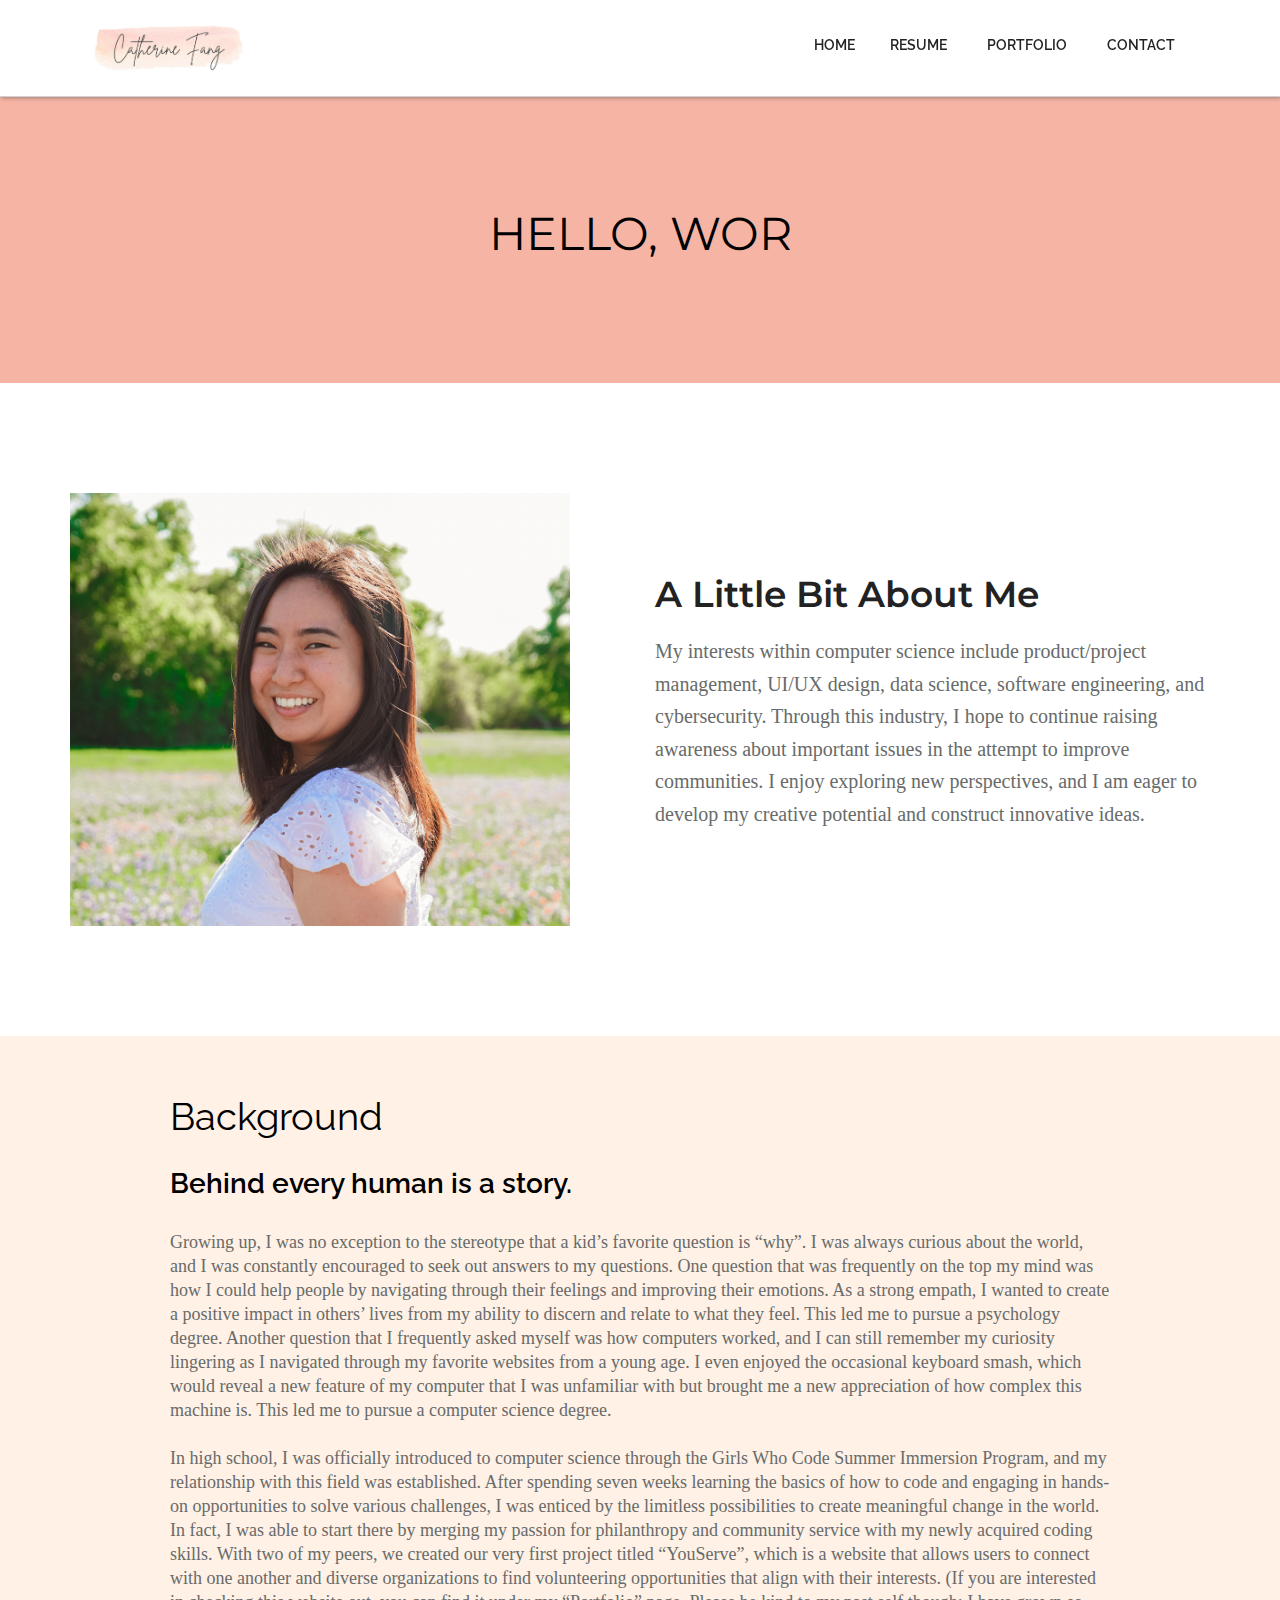
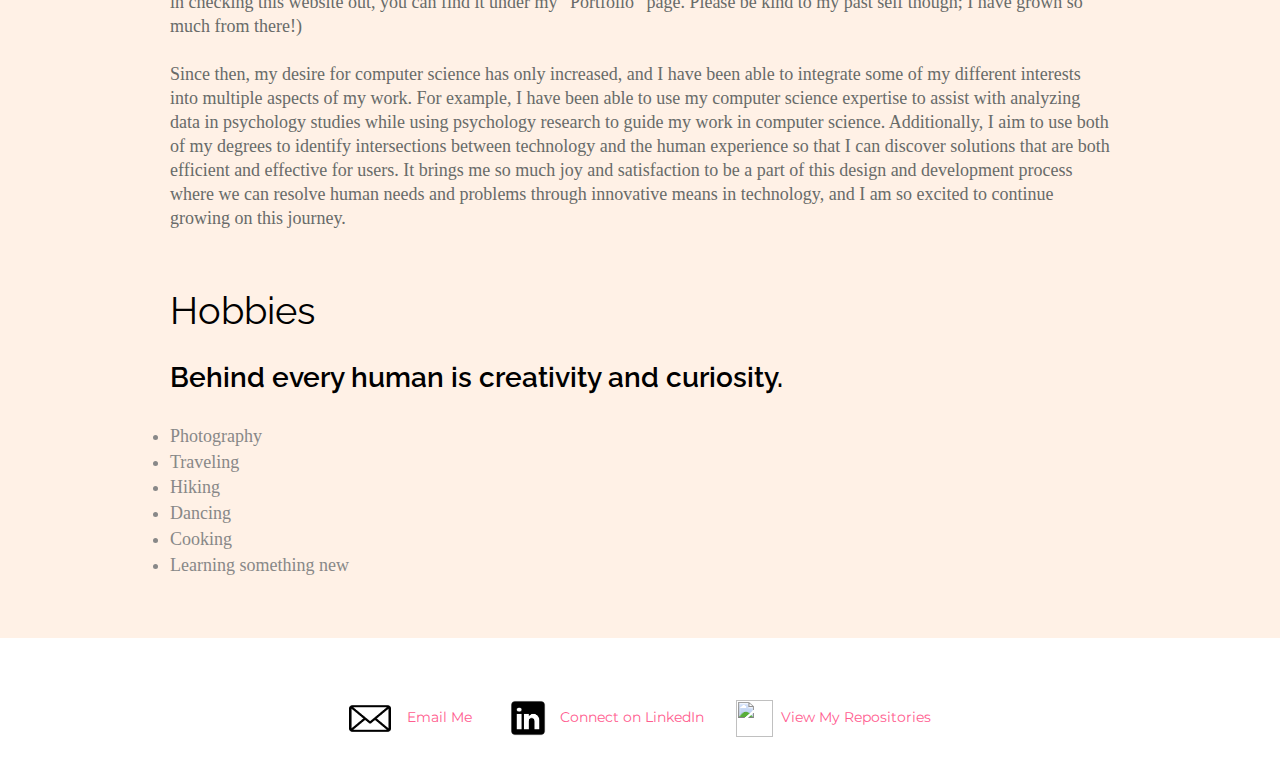
==== commit c7594617: "simple style changes in Home page" ====
--- a/index.html
+++ b/index.html
@@ -28,12 +28,12 @@
 <![endif]-->
 <script type="text/javascript" language="JavaScript">
   var i = 0;
-  var txt = ' Hello, World! My name is Catherine Fang. I am a designer, developer, and human based in America. ';
+  var txt = ' Hello, World! My name is Catherine Fang. I am a designer, developer, and human based in America. ☺';
   var speed = 75;
   
   function typeWriter() {
     if (i < txt.length) {
-      document.getElementById("demo").innerHTML += txt.charAt(i);
+      document.getElementById("typewriter").innerHTML += txt.charAt(i);
       i++;
       setTimeout(typeWriter, speed);
     }
@@ -86,7 +86,7 @@
               <!-- <h2> Welcome to my Personal Website 
                 <br/>
               </h2> -->
-              <h2 id="demo">
+              <h2 id="typewriter">
                 <script type="text/javascript" language="JavaScript">
                   typeWriter();
                 </script>
--- a/css/style.css
+++ b/css/style.css
@@ -197,7 +197,7 @@
 	opacity: 1;
 	-webkit-transform: scale(1);
 	transform: scale(1);
-	color:#fff;+++++++
+	color:#fff;
 }
 
 figure.effect-oscar:hover figcaption {
@@ -224,11 +224,15 @@
     font-size: 46px;
     color: #222222;
 /*     font-family: 'Raleway', sans-serif; */
-  font-family: 'Kaushan Script', cursive;
+  /* font-family: 'Kaushan Script', cursive; */
     font-weight: normal;
     margin: 0px 0 25px 0;
-    /* text-align: center; */
+    text-align: center;
 /*     text-transform: uppercase; */
+}
+
+.more-about_wrapper h2 {
+    text-align: left;
 }
 
 h3 {
@@ -320,7 +324,7 @@
 }
 
 .navStyle ul li:first-child {
-	/*margin:0px;*/;
+	/*margin:0px;*/
 }
 
 .navStyle ul li:last-child {
@@ -685,7 +689,7 @@
   /* font-family: 'Delius Unicase', cursive; */
   font-family: 'Montserrat', sans-serif;
   /* font-family: 'Caveat Brush', cursive; */
-  font-size: 36px;
+  font-size: 46px;
   text-align: center;
 
 }
@@ -748,6 +752,10 @@
     margin: 0 0 35px 0; 
 }
 
+#typewriter {
+    line-height:1.5;
+}
+
 
 /* Latest Work
 ---------------------------------*/
@@ -783,7 +791,7 @@
 }
 
 .service-list-col1 i {
-    display:;
+    /* display:block; */
     color: #888;
     font-size: 19px;
     font-style: normal;
@@ -845,6 +853,7 @@
 
 #Portfolio {
     padding: 60px 0px;
+    font-family: 'Raleway', sans-serif;
 }
 
 .Portfolio-nav {
@@ -911,9 +920,9 @@
     text-decoration: none;
 }
 
-.portfolio h3{
-  font-family: 'Montserrat', sans-serif;
-	font-size:28px;
+.portfolio h3 {
+  /* font-family: 'Montserrat', sans-serif; */
+  font-size:28px;
 }
 
 img {
@@ -2174,7 +2183,7 @@
 .page_section.team{
 padding: 40px 0;
 }
-, #clients {
+#clients {
 padding: 40px 0;
 }
 .client_logos ul li {
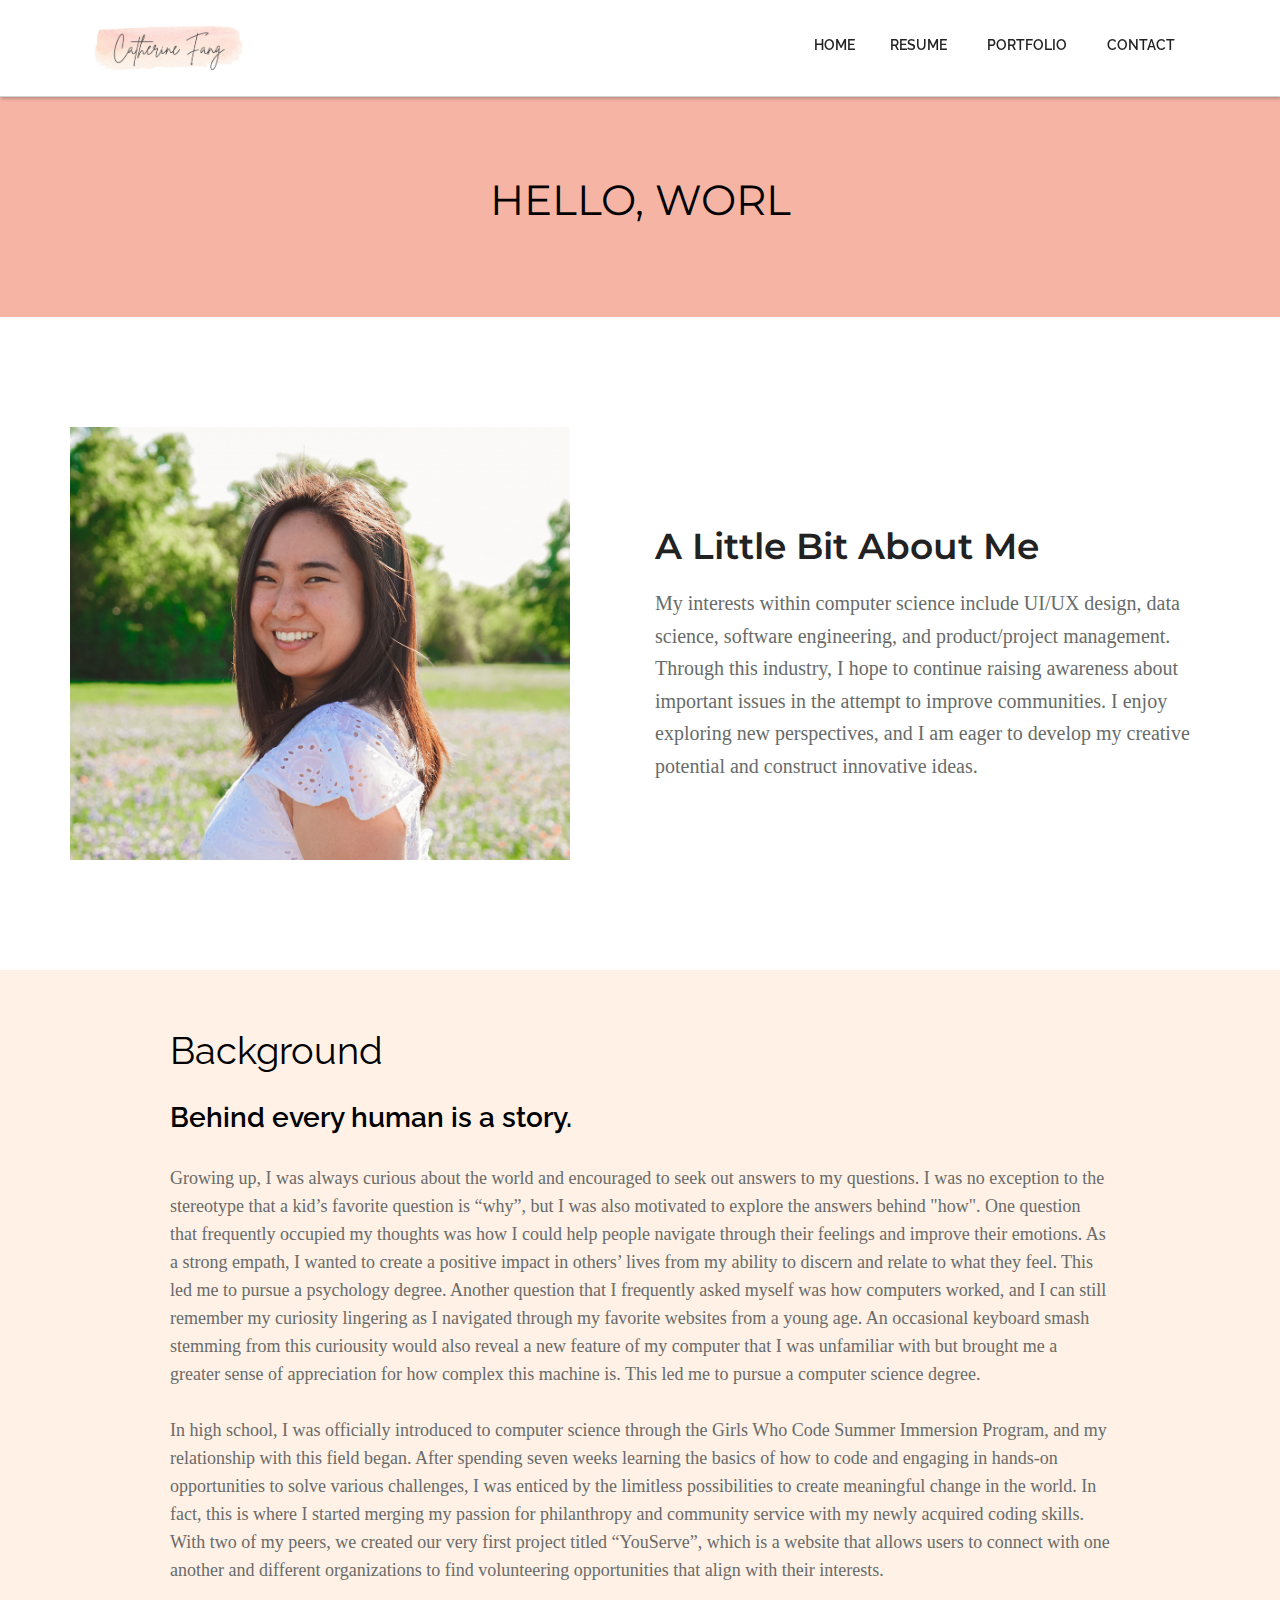
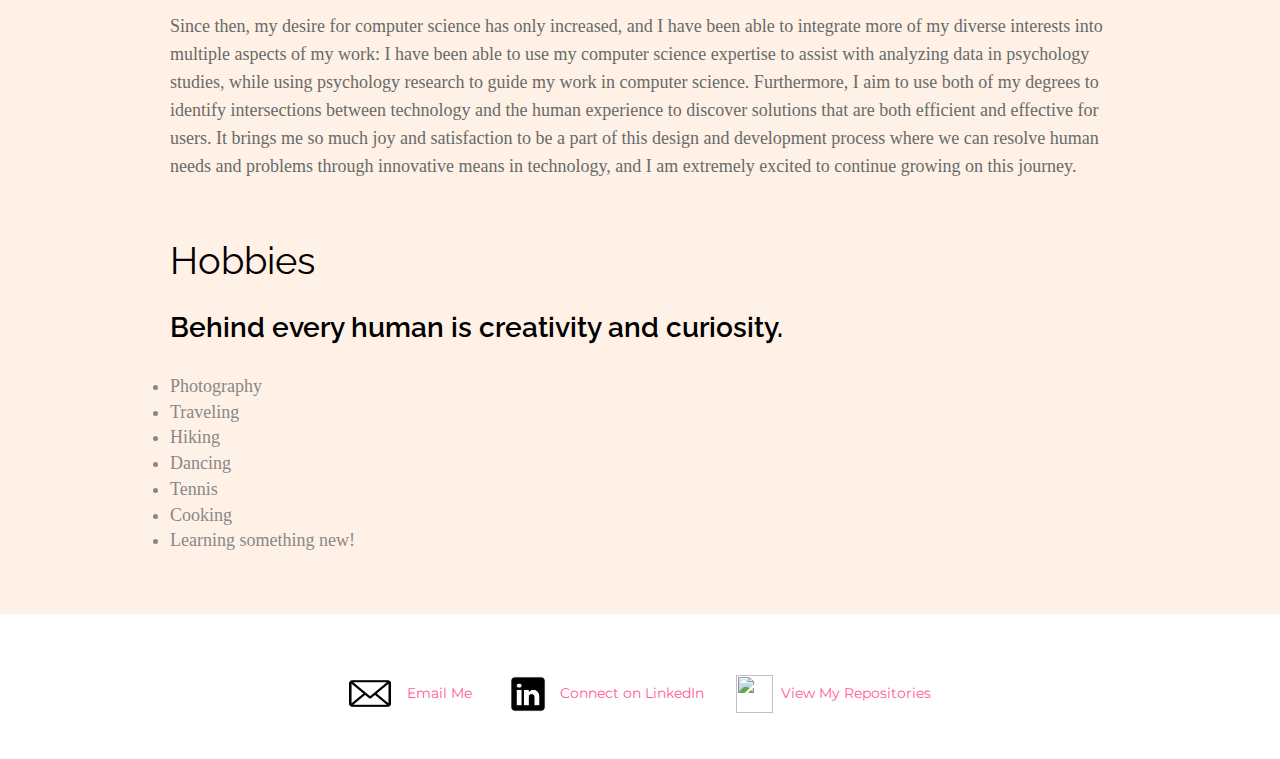
==== commit ba5354bd: "elaborated on projects, made some misc updates" ====
--- a/index.html
+++ b/index.html
@@ -10,7 +10,7 @@
 <meta charset="utf-8">
 <meta name="viewport" content="width=device-width, maximum-scale=1">
 <title>Catherine Fang</title>
-<link rel="icon" href="favicon.png" type="image/png">
+<link rel="icon" href="img/favicon.png" type="image/png">
 <link href="css/bootstrap.min.css" rel="stylesheet" type="text/css">
 <link rel="stylesheet" href="js/fancybox/jquery.fancybox.css" type="text/css" media="screen" />
 <link href="css/style.css" rel="stylesheet" type="text/css"> 
@@ -28,7 +28,7 @@
 <![endif]-->
 <script type="text/javascript" language="JavaScript">
   var i = 0;
-  var txt = ' Hello, World! My name is Catherine Fang. I am a designer, developer, and human based in America. ☺';
+  var txt = ' Hello, World! I am a designer, developer, and human who is passionate about creating meaningful change and using technology to improve our communities. ☺';
   var speed = 75;
   
   function typeWriter() {
@@ -117,11 +117,11 @@
           <!-- <div class="col-md-6"> <img class="img-responsive" src="img/profile-pic.png" align="" width="150%" height="150%"> </div> -->
           <div class="col-md-6"> <img class="img-responsive" src="img/headshot.png" style="width:90%;height:auto;"/> </div>
           <!-- /.col-md-6 -->
-            <div class="col-md-6">
+            <div class="col-md-6" style="transform: translateY(5%);">
               <br><br><br><br>
               <h3 style="font-size: 36px;">A Little Bit About Me</h3>
               <p>
-                My interests within computer science include product/project management, UI/UX design, data science, software engineering, and cybersecurity. Through this industry, I hope to continue raising awareness about important issues in the attempt to improve communities. I enjoy exploring new perspectives, and I am eager to develop my creative potential and construct innovative ideas.
+                My interests within computer science include UI/UX design, data science, software engineering, and product/project management. Through this industry, I hope to continue raising awareness about important issues in the attempt to improve communities. I enjoy exploring new perspectives, and I am eager to develop my creative potential and construct innovative ideas.
               </p>
 
               <!-- <ul class="about-us-list">
@@ -152,50 +152,49 @@
       <h2>Background</h2>
       <h3>Behind every human is a story.</h3>
       <br>
-      <p>Growing up, I was no exception to the stereotype that a kid’s 
-        favorite question is “why”. I was always curious about the 
-        world, and I was constantly encouraged to seek out answers 
-        to my questions. One question that was frequently on the top 
-        my mind was how I could help people by navigating through 
-        their feelings and improving their emotions. As a strong 
+      <p>Growing up, I was always curious about the 
+        world and encouraged to seek out answers 
+        to my questions. I was no exception to the stereotype that a kid’s 
+        favorite question is “why”, but I was also motivated to explore 
+        the answers behind "how". One question that frequently occupied my thoughts 
+        was how I could help people navigate through 
+        their feelings and improve their emotions. As a strong 
         empath, I wanted to create a positive impact in others’ lives 
         from my ability to discern and relate to what they feel. This 
         led me to pursue a psychology degree. Another question that I 
         frequently asked myself was how computers worked, and I can 
         still remember my curiosity lingering as I navigated through 
-        my favorite websites from a young age. I even enjoyed the 
-        occasional keyboard smash, which would reveal a new feature of 
-        my computer that I was unfamiliar with but brought me a new 
-        appreciation of how complex this machine is. This led me to 
+        my favorite websites from a young age. An 
+        occasional keyboard smash stemming from this curiousity would 
+        also reveal a new feature of 
+        my computer that I was unfamiliar with but brought me a greater sense of 
+        appreciation for how complex this machine is. This led me to 
         pursue a computer science degree. <br><br>
         In high school, I was officially introduced to computer science 
         through the Girls Who Code Summer Immersion Program, and my 
-        relationship with this field was established. After spending 
+        relationship with this field began. After spending 
         seven weeks learning the basics of how to code and engaging 
         in hands-on opportunities to solve various challenges, I was 
         enticed by the limitless possibilities to create meaningful 
-        change in the world. In fact, I was able to start there by 
+        change in the world. In fact, this is where I started
         merging my passion for philanthropy and community service with 
         my newly acquired coding skills. With two of my peers, we 
         created our very first project titled “YouServe”, which is a 
         website that allows users to connect with one another and 
-        diverse organizations to find volunteering opportunities that 
-        align with their interests. (If you are interested in checking 
-        this website out, you can find it under my “Portfolio” page. 
-        Please be kind to my past self though; I have grown so much from 
-        there!) <br><br>
+        different organizations to find volunteering opportunities that 
+        align with their interests. <br><br>
         Since then, my desire for computer science has only increased, 
-        and I have been able to integrate some of my different interests 
-        into multiple aspects of my work. For example, I have been able
+        and I have been able to integrate more of my diverse interests 
+        into multiple aspects of my work: I have been able
         to use my computer science expertise to assist with analyzing 
-        data in psychology studies while using psychology research to 
-        guide my work in computer science. Additionally, I aim to use 
+        data in psychology studies, while using psychology research to 
+        guide my work in computer science. Furthermore, I aim to use 
         both of my degrees to identify intersections between technology 
-        and the human experience so that I can discover solutions that 
+        and the human experience to discover solutions that 
         are both efficient and effective for users. It brings me so much 
         joy and satisfaction to be a part of this design and development 
         process where we can resolve human needs and problems through 
-        innovative means in technology, and I am so excited to continue 
+        innovative means in technology, and I am extremely excited to continue 
         growing on this journey.</p>
       </div> 
       <br><br><br>
@@ -208,8 +207,9 @@
           <li>Traveling</li>
           <li>Hiking</li>
           <li>Dancing</li>
+          <li>Tennis</li>
           <li>Cooking</li>
-          <li>Learning something new</li>
+          <li>Learning something new!</li>
         </div>
       </div>
     </div>
@@ -243,7 +243,7 @@
     <div class="footer_bottom">
       <!-- <span>Copyright © 2015,    Template by <a href="http://webthemez.com">WebThemez.com</a>. </span>  -->
       <center>
-      <a href = "mailto: catherine.fang@utexas.edu"><img src="img/Email-icon.png" width="42px" height="35px">&nbsp&nbsp&nbsp&nbspEmail Me</a>
+      <a href = "mailto: catherinefangtx@gmail.com"><img src="img/Email-icon.png" width="42px" height="35px">&nbsp&nbsp&nbsp&nbspEmail Me</a>
       &nbsp&nbsp&nbsp&nbsp&nbsp&nbsp&nbsp
       <a href="https://www.linkedin.com/in/catherine-fang/"><img src="img/LinkedIn-icon.png" width="40px" height="40px">&nbsp&nbsp&nbspConnect on LinkedIn</a>
       &nbsp&nbsp&nbsp&nbsp&nbsp&nbsp
--- a/css/style.css
+++ b/css/style.css
@@ -259,10 +259,20 @@
     margin: 0 0 60px 0;
 }
 
+#Portfolio h6 {
+    font-family: 'Raleway', sans-serif;
+    /* font-weight: 600; */
+    font-size: 18px;
+/*     color: #fff; */
+    color: grey;
+    /* margin: 35px 0 15px;  */
+}
+
 p {
-    line-height: 24px;
+    line-height: 28px;
     margin: 0;
     color: #686b69;
+    font-size: 16px;
 }
 
 /* Header Styles
@@ -678,7 +688,7 @@
 ---------------------------------*/
 
 #service {
-    padding: 30px 0px;
+    /* padding: 30px 0px; */
 /*     background: #CE1139; */
   background: #F6B4A5;
 }
@@ -689,7 +699,7 @@
   /* font-family: 'Delius Unicase', cursive; */
   font-family: 'Montserrat', sans-serif;
   /* font-family: 'Caveat Brush', cursive; */
-  font-size: 46px;
+  font-size: 42px;
   text-align: center;
 
 }
@@ -920,13 +930,40 @@
     text-decoration: none;
 }
 
+.portfolio-heading {
+    text-align: left;
+    font-size: 32px;
+}
+
 .portfolio h3 {
   /* font-family: 'Montserrat', sans-serif; */
   font-size:28px;
 }
 
+#portfolio-add {
+    font-size: 32px;
+}
+
 img {
     max-width: 100%;
+}
+
+.portfolio-row {
+    /* display:inline-block; */
+    display: flex;
+    justify-content: center;
+}
+
+.left-column {
+    text-align: left;
+    width: 50%;
+    transform: translate(-2.5%);
+}
+
+.right-column {
+    text-align: left;
+    width: 50%;
+    transform: translate(2.5%);
 }
 
 /* no transition on .isotope container */
